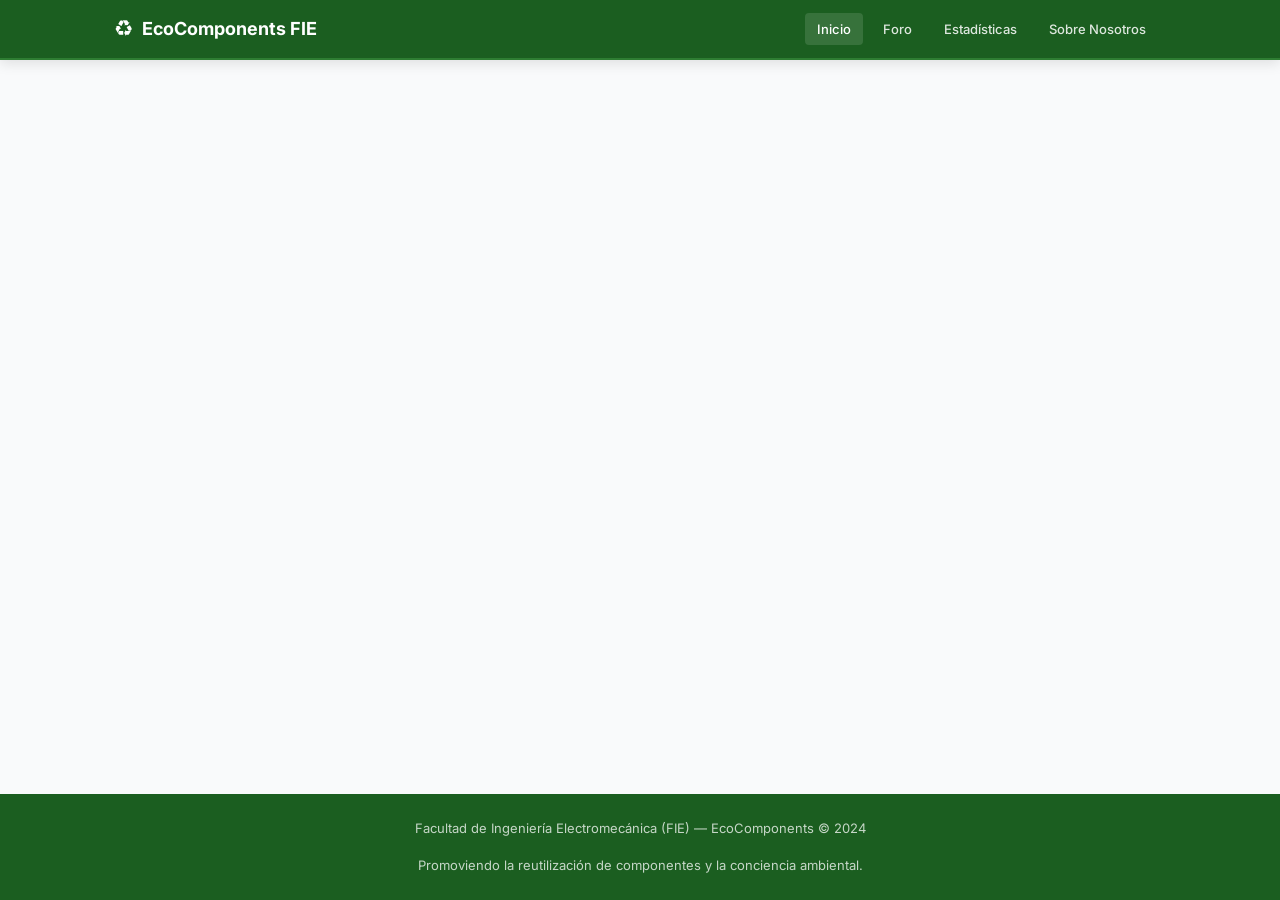
==== index.html @ 5f1edde6 "feat: agregar estructura base y datos simulados ST-1" ====
<!DOCTYPE html>
<html lang="es">
<head>
  <meta charset="UTF-8" />
  <meta name="viewport" content="width=device-width, initial-scale=1.0" />
  <title>EcoComponents FIE — Inicio</title>
  <link rel="stylesheet" href="css/styles.css" />
</head>
<body>

  <!-- Navbar -->
  <nav class="navbar">
    <div class="navbar__inner">
      <a href="index.html" class="navbar__brand">
        <span class="navbar__logo">♻️</span>
        <span>EcoComponents FIE</span>
      </a>
      <ul class="navbar__nav">
        <li><a href="index.html" class="navbar__link navbar__link--active">Inicio</a></li>
        <li><a href="forum.html" class="navbar__link">Foro</a></li>
        <li><a href="stats.html" class="navbar__link">Estadísticas</a></li>
        <li><a href="about.html" class="navbar__link">Sobre Nosotros</a></li>
        <li><a href="login.html" class="navbar__link navbar__logout" id="btn-logout">Cerrar Sesión</a></li>
      </ul>
    </div>
  </nav>

  <!-- Main -->
  <main>
  </main>

  <!-- Footer -->
  <footer class="footer">
    <p>Facultad de Ingeniería Electromecánica (FIE) &mdash; EcoComponents &copy; 2024</p>
    <p>Promoviendo la reutilización de componentes y la conciencia ambiental.</p>
  </footer>

</body>
</html>
---- css/styles.css ----
/* =========================================================
   EcoComponents FIE — Global Styles
   Paleta ecológica/verde — CSS Variables + Reset + Components
   ========================================================= */

/* ---------------------------------------------------------
   1. Google Fonts Import
   --------------------------------------------------------- */
@import url('https://fonts.googleapis.com/css2?family=Inter:wght@400;500;600;700&display=swap');

/* ---------------------------------------------------------
   2. CSS Custom Properties
   --------------------------------------------------------- */
:root {
  /* Color Palette — Ecological Green */
  --color-primary:       #2e7d32;   /* Deep forest green */
  --color-primary-light: #4caf50;   /* Medium green */
  --color-primary-dark:  #1b5e20;   /* Dark green */
  --color-secondary:     #558b2f;   /* Olive green */
  --color-accent:        #f57f17;   /* Amber — intercambio */
  --color-accent-blue:   #1565c0;   /* Blue — préstamo */
  --color-accent-green:  #2e7d32;   /* Green — donación */

  /* Neutral Colors */
  --color-bg:            #f9fafb;
  --color-surface:       #ffffff;
  --color-surface-alt:   #f1f8e9;   /* Light green tint */
  --color-border:        #c8e6c9;
  --color-border-neutral:#e5e7eb;
  --color-text:          #1a2a1a;
  --color-text-muted:    #5a6e5a;
  --color-text-light:    #ffffff;

  /* Badge / Status Colors */
  --badge-donacion-bg:   #e8f5e9;
  --badge-donacion-text: #1b5e20;
  --badge-prestamo-bg:   #e3f2fd;
  --badge-prestamo-text: #0d47a1;
  --badge-intercambio-bg:#fff3e0;
  --badge-intercambio-text:#e65100;

  /* Typography */
  --font-family:         'Inter', system-ui, -apple-system, sans-serif;
  --font-size-base:      15px;
  --font-size-sm:        13px;
  --font-size-lg:        18px;
  --font-size-xl:        22px;
  --font-size-2xl:       28px;
  --font-size-3xl:       36px;
  --line-height:         1.6;

  /* Spacing */
  --space-1:  4px;
  --space-2:  8px;
  --space-3:  12px;
  --space-4:  16px;
  --space-5:  20px;
  --space-6:  24px;
  --space-8:  32px;
  --space-10: 40px;
  --space-12: 48px;
  --space-16: 64px;

  /* Border Radius */
  --radius-sm:  4px;
  --radius-md:  8px;
  --radius-lg:  12px;
  --radius-xl:  20px;
  --radius-full:9999px;

  /* Shadows */
  --shadow-sm:  0 1px 3px rgba(0,0,0,0.08);
  --shadow-md:  0 4px 12px rgba(0,0,0,0.10);
  --shadow-lg:  0 8px 24px rgba(0,0,0,0.12);

  /* Layout */
  --container-max: 1100px;
  --navbar-height: 60px;
}

/* ---------------------------------------------------------
   3. CSS Reset
   --------------------------------------------------------- */
*, *::before, *::after {
  box-sizing: border-box;
  margin: 0;
  padding: 0;
}

html {
  font-size: var(--font-size-base);
  scroll-behavior: smooth;
  -webkit-text-size-adjust: 100%;
}

body {
  font-family: var(--font-family);
  background-color: var(--color-bg);
  color: var(--color-text);
  line-height: var(--line-height);
  min-height: 100vh;
  display: flex;
  flex-direction: column;
}

img, svg {
  display: block;
  max-width: 100%;
}

a {
  color: var(--color-primary);
  text-decoration: none;
}

a:hover {
  text-decoration: underline;
}

ul, ol {
  list-style: none;
}

button, input, select, textarea {
  font-family: inherit;
  font-size: inherit;
  line-height: inherit;
}

/* ---------------------------------------------------------
   4. Typography
   --------------------------------------------------------- */
h1, h2, h3, h4, h5, h6 {
  font-weight: 700;
  line-height: 1.25;
  color: var(--color-primary-dark);
}

h1 { font-size: var(--font-size-3xl); }
h2 { font-size: var(--font-size-2xl); }
h3 { font-size: var(--font-size-xl); }
h4 { font-size: var(--font-size-lg); }

p {
  margin-bottom: var(--space-4);
}

p:last-child {
  margin-bottom: 0;
}

/* ---------------------------------------------------------
   5. Layout — Container & Grid
   --------------------------------------------------------- */
.container {
  width: 100%;
  max-width: var(--container-max);
  margin-inline: auto;
  padding-inline: var(--space-6);
}

.grid {
  display: grid;
  gap: var(--space-6);
}

.grid-2 { grid-template-columns: repeat(2, 1fr); }
.grid-3 { grid-template-columns: repeat(3, 1fr); }
.grid-4 { grid-template-columns: repeat(4, 1fr); }

.grid-auto {
  grid-template-columns: repeat(auto-fill, minmax(280px, 1fr));
}

main {
  flex: 1;
  padding-block: var(--space-10);
}

/* ---------------------------------------------------------
   6. Navbar
   --------------------------------------------------------- */
.navbar {
  position: sticky;
  top: 0;
  z-index: 100;
  height: var(--navbar-height);
  background-color: var(--color-primary-dark);
  border-bottom: 2px solid var(--color-primary);
  box-shadow: var(--shadow-md);
}

.navbar__inner {
  display: flex;
  align-items: center;
  justify-content: space-between;
  height: 100%;
  max-width: var(--container-max);
  margin-inline: auto;
  padding-inline: var(--space-6);
}

.navbar__brand {
  display: flex;
  align-items: center;
  gap: var(--space-2);
  color: var(--color-text-light);
  font-size: var(--font-size-lg);
  font-weight: 700;
  text-decoration: none;
}

.navbar__brand:hover {
  color: var(--color-primary-light);
  text-decoration: none;
}

.navbar__logo {
  font-size: 22px;
}

.navbar__nav {
  display: flex;
  align-items: center;
  gap: var(--space-2);
}

.navbar__link {
  color: rgba(255,255,255,0.85);
  font-size: var(--font-size-sm);
  font-weight: 500;
  padding: var(--space-2) var(--space-3);
  border-radius: var(--radius-sm);
  transition: background-color 0.15s, color 0.15s;
  text-decoration: none;
}

.navbar__link:hover,
.navbar__link--active {
  background-color: rgba(255,255,255,0.12);
  color: #ffffff;
  text-decoration: none;
}

.navbar__logout {
  display: none; /* shown by nav.js when session is active */
}

/* ---------------------------------------------------------
   7. Buttons
   --------------------------------------------------------- */
.btn {
  display: inline-flex;
  align-items: center;
  justify-content: center;
  gap: var(--space-2);
  padding: var(--space-2) var(--space-5);
  font-size: var(--font-size-base);
  font-weight: 600;
  border: 2px solid transparent;
  border-radius: var(--radius-md);
  cursor: pointer;
  transition: background-color 0.15s, border-color 0.15s, color 0.15s, transform 0.1s;
  text-decoration: none;
  white-space: nowrap;
}

.btn:hover {
  text-decoration: none;
  transform: translateY(-1px);
}

.btn:active {
  transform: translateY(0);
}

.btn:disabled {
  opacity: 0.55;
  cursor: not-allowed;
  transform: none;
}

/* Primary */
.btn-primary {
  background-color: var(--color-primary);
  border-color: var(--color-primary);
  color: #ffffff;
}

.btn-primary:hover {
  background-color: var(--color-primary-dark);
  border-color: var(--color-primary-dark);
  color: #ffffff;
}

/* Secondary */
.btn-secondary {
  background-color: transparent;
  border-color: var(--color-primary);
  color: var(--color-primary);
}

.btn-secondary:hover {
  background-color: var(--color-primary);
  color: #ffffff;
}

/* Accent (amber) */
.btn-accent {
  background-color: var(--color-accent);
  border-color: var(--color-accent);
  color: #ffffff;
}

.btn-accent:hover {
  background-color: #e65100;
  border-color: #e65100;
  color: #ffffff;
}

/* Danger */
.btn-danger {
  background-color: #c62828;
  border-color: #c62828;
  color: #ffffff;
}

.btn-danger:hover {
  background-color: #b71c1c;
  border-color: #b71c1c;
}

/* Sizes */
.btn-sm {
  padding: var(--space-1) var(--space-3);
  font-size: var(--font-size-sm);
  border-radius: var(--radius-sm);
}

.btn-lg {
  padding: var(--space-3) var(--space-8);
  font-size: var(--font-size-lg);
  border-radius: var(--radius-lg);
}

/* ---------------------------------------------------------
   8. Cards
   --------------------------------------------------------- */
.card {
  background-color: var(--color-surface);
  border: 1px solid var(--color-border-neutral);
  border-radius: var(--radius-lg);
  overflow: hidden;
  box-shadow: var(--shadow-sm);
  transition: box-shadow 0.2s, transform 0.2s;
}

.card:hover {
  box-shadow: var(--shadow-md);
  transform: translateY(-2px);
}

.card__image {
  width: 100%;
  height: 180px;
  object-fit: cover;
  background-color: var(--color-border-neutral);
}

.card__body {
  padding: var(--space-5);
}

.card__title {
  font-size: var(--font-size-lg);
  font-weight: 600;
  color: var(--color-primary-dark);
  margin-bottom: var(--space-2);
}

.card__description {
  font-size: var(--font-size-sm);
  color: var(--color-text-muted);
  margin-bottom: var(--space-4);
  display: -webkit-box;
  -webkit-line-clamp: 3;
  -webkit-box-orient: vertical;
  overflow: hidden;
}

.card__meta {
  display: flex;
  flex-wrap: wrap;
  gap: var(--space-2);
  margin-bottom: var(--space-4);
}

.card__footer {
  padding: var(--space-3) var(--space-5);
  background-color: var(--color-surface-alt);
  border-top: 1px solid var(--color-border);
  display: flex;
  align-items: center;
  justify-content: space-between;
  gap: var(--space-2);
}

/* ---------------------------------------------------------
   9. Badges
   --------------------------------------------------------- */
.badge {
  display: inline-block;
  padding: 2px var(--space-3);
  font-size: 12px;
  font-weight: 600;
  border-radius: var(--radius-full);
  text-transform: capitalize;
}

.badge-donacion {
  background-color: var(--badge-donacion-bg);
  color: var(--badge-donacion-text);
}

.badge-prestamo {
  background-color: var(--badge-prestamo-bg);
  color: var(--badge-prestamo-text);
}

.badge-intercambio {
  background-color: var(--badge-intercambio-bg);
  color: var(--badge-intercambio-text);
}

.badge-estado {
  background-color: #f3f4f6;
  color: #374151;
}

/* ---------------------------------------------------------
   10. Forms
   --------------------------------------------------------- */
.form-group {
  margin-bottom: var(--space-5);
}

.form-label {
  display: block;
  font-size: var(--font-size-sm);
  font-weight: 600;
  margin-bottom: var(--space-2);
  color: var(--color-text);
}

.form-control {
  width: 100%;
  padding: var(--space-2) var(--space-4);
  font-size: var(--font-size-base);
  border: 1px solid var(--color-border-neutral);
  border-radius: var(--radius-md);
  background-color: var(--color-surface);
  color: var(--color-text);
  transition: border-color 0.15s, box-shadow 0.15s;
}

.form-control:focus {
  outline: none;
  border-color: var(--color-primary-light);
  box-shadow: 0 0 0 3px rgba(76,175,80,0.18);
}

.form-control::placeholder {
  color: #9ca3af;
}

/* ---------------------------------------------------------
   11. Footer
   --------------------------------------------------------- */
.footer {
  background-color: var(--color-primary-dark);
  color: rgba(255,255,255,0.75);
  text-align: center;
  padding: var(--space-6) var(--space-4);
  font-size: var(--font-size-sm);
  margin-top: auto;
}

.footer a {
  color: var(--color-primary-light);
}

/* ---------------------------------------------------------
   12. Utility Classes
   --------------------------------------------------------- */
.text-center { text-align: center; }
.text-muted   { color: var(--color-text-muted); }
.text-primary { color: var(--color-primary); }
.text-sm      { font-size: var(--font-size-sm); }
.text-lg      { font-size: var(--font-size-lg); }

.mt-1 { margin-top: var(--space-1); }
.mt-2 { margin-top: var(--space-2); }
.mt-4 { margin-top: var(--space-4); }
.mt-6 { margin-top: var(--space-6); }
.mt-8 { margin-top: var(--space-8); }
.mb-4 { margin-bottom: var(--space-4); }
.mb-6 { margin-bottom: var(--space-6); }
.mb-8 { margin-bottom: var(--space-8); }

.flex        { display: flex; }
.flex-center { display: flex; align-items: center; justify-content: center; }
.gap-2       { gap: var(--space-2); }
.gap-4       { gap: var(--space-4); }
.gap-6       { gap: var(--space-6); }

.w-full      { width: 100%; }
.hidden      { display: none; }

/* ---------------------------------------------------------
   13. Responsive — Mobile-first breakpoints
   --------------------------------------------------------- */
@media (max-width: 768px) {
  :root {
    --font-size-3xl: 28px;
    --font-size-2xl: 22px;
  }

  .container {
    padding-inline: var(--space-4);
  }

  .grid-2,
  .grid-3,
  .grid-4 {
    grid-template-columns: 1fr;
  }

  .navbar__nav {
    gap: var(--space-1);
  }

  .navbar__link {
    padding: var(--space-1) var(--space-2);
    font-size: 12px;
  }
}

@media (max-width: 480px) {
  .btn-lg {
    padding: var(--space-3) var(--space-5);
    font-size: var(--font-size-base);
  }
}
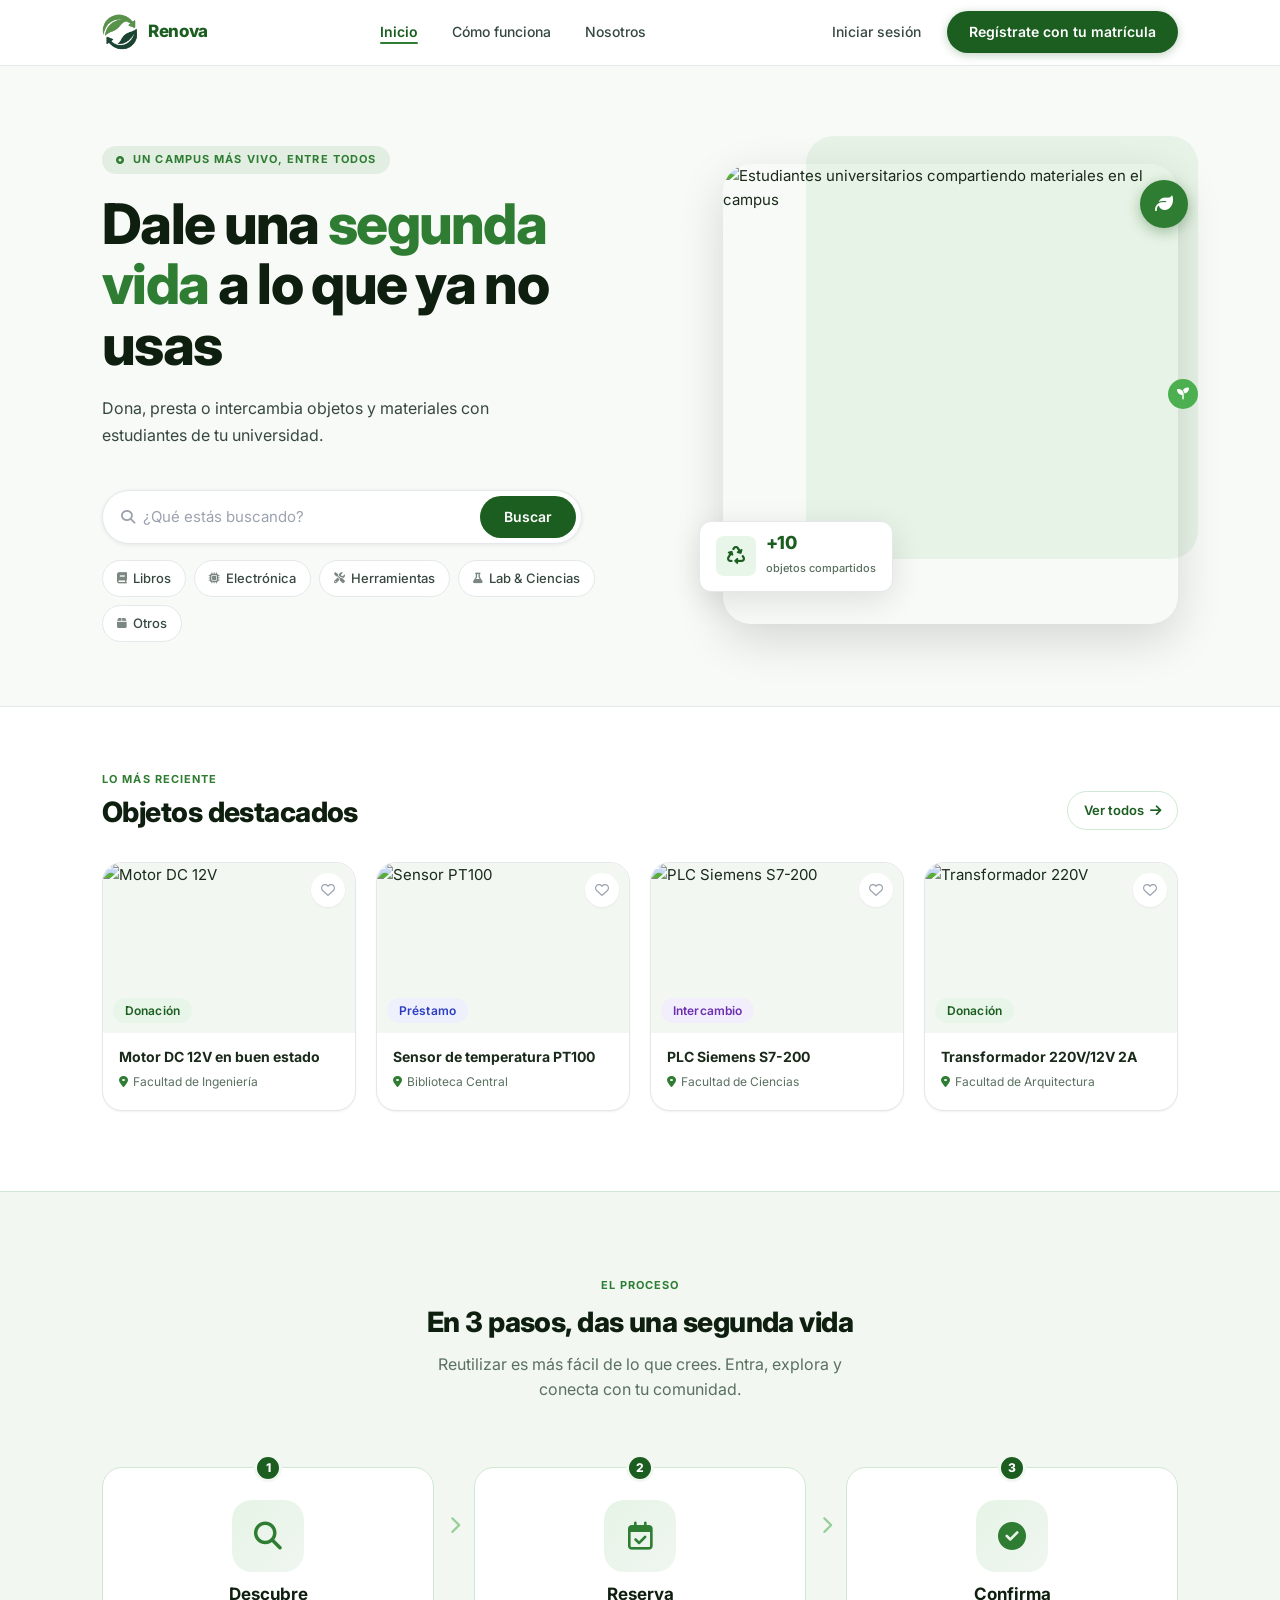
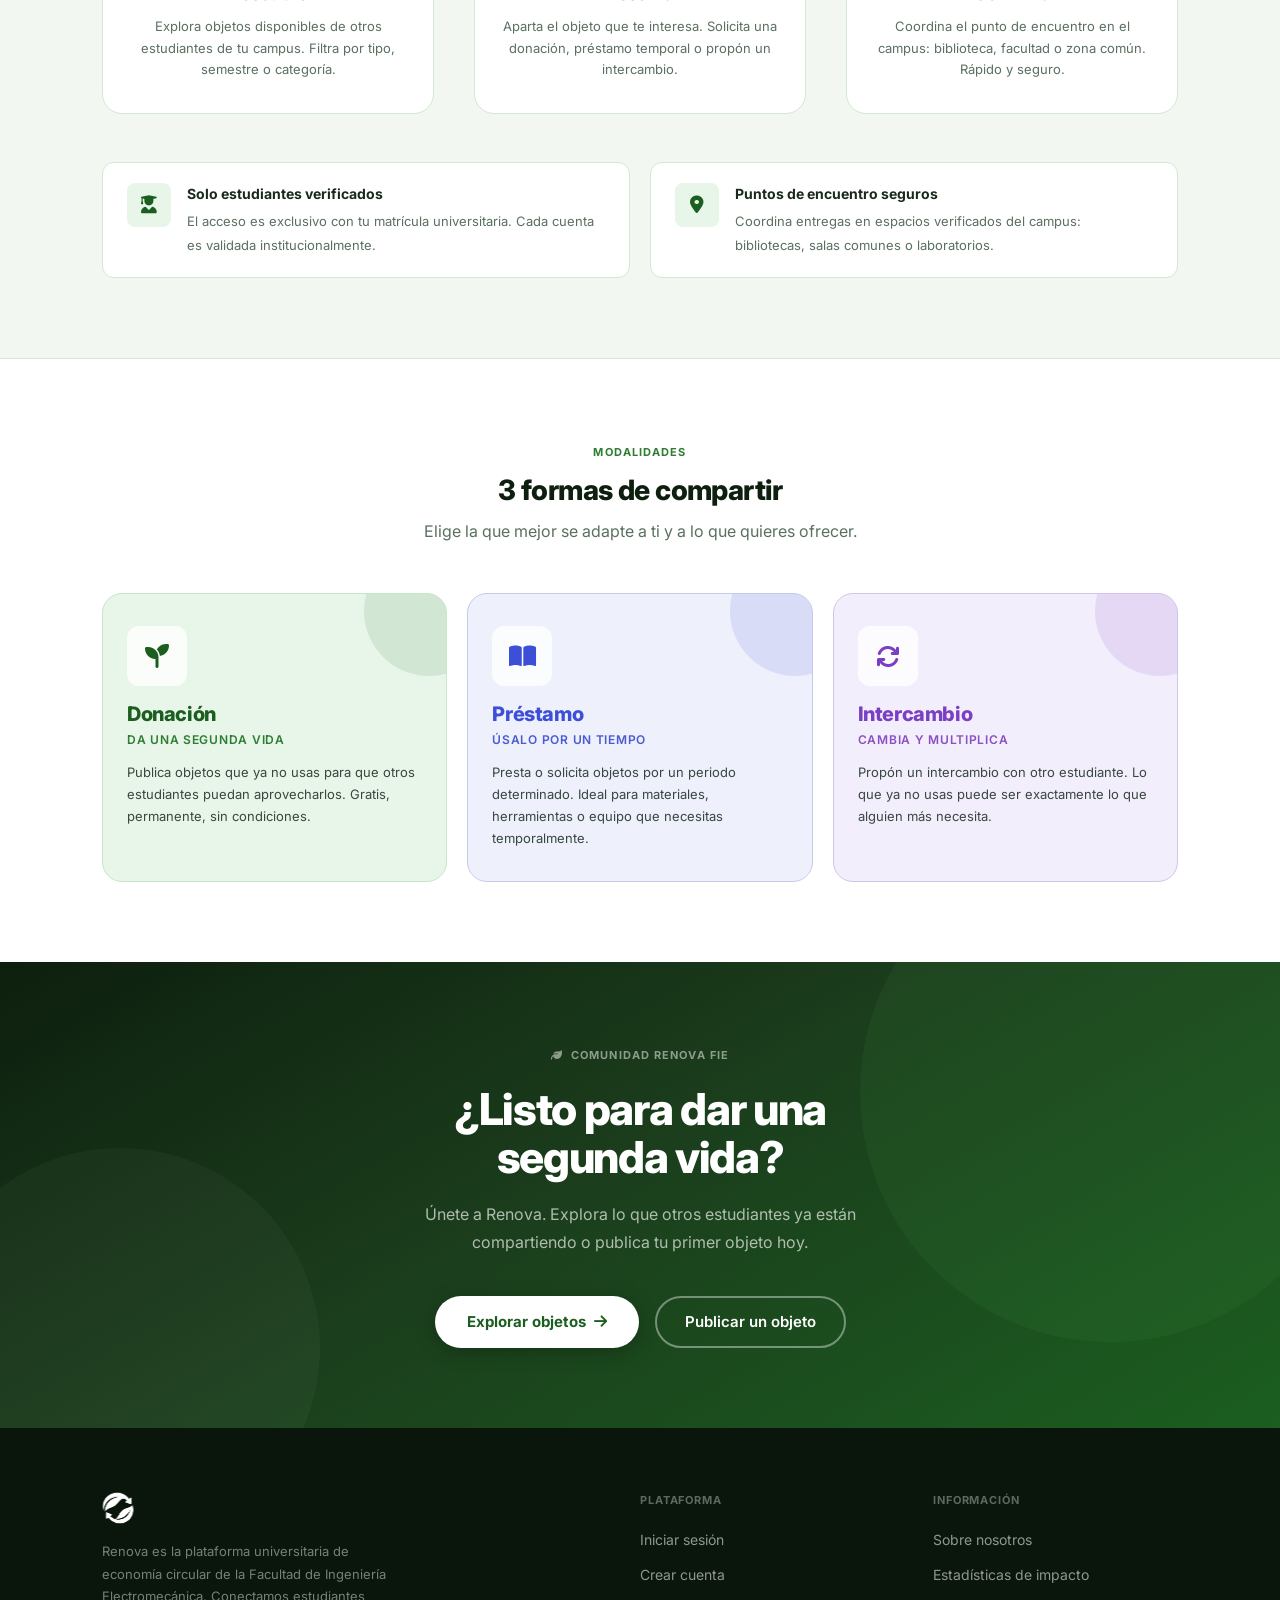
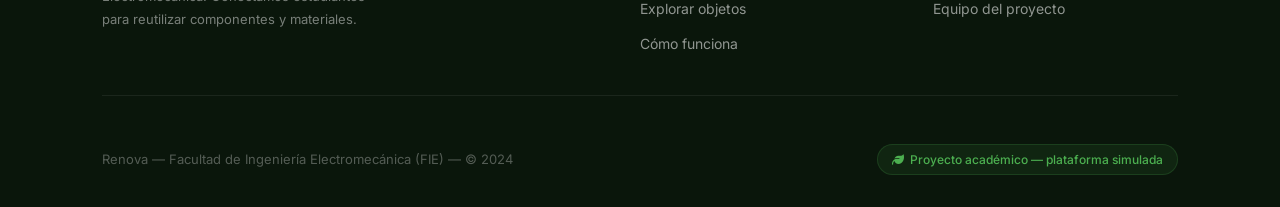
==== commit 40accf6a: "landingpage completa" ====
--- a/index.html
+++ b/index.html
@@ -3,37 +3,466 @@
 <head>
   <meta charset="UTF-8" />
   <meta name="viewport" content="width=device-width, initial-scale=1.0" />
-  <title>EcoComponents FIE — Inicio</title>
+  <title>Renova — Reutiliza, comparte, construye</title>
+  <meta name="description" content="Renova: plataforma universitaria para donar, prestar e intercambiar objetos y materiales entre estudiantes de la FIE." />
   <link rel="stylesheet" href="css/styles.css" />
+  <link rel="stylesheet" href="https://cdnjs.cloudflare.com/ajax/libs/font-awesome/6.5.0/css/all.min.css" crossorigin="anonymous" referrerpolicy="no-referrer" />
 </head>
-<body>
-
-  <!-- Navbar -->
-  <nav class="navbar">
-    <div class="navbar__inner">
-      <a href="index.html" class="navbar__brand">
-        <span class="navbar__logo">♻️</span>
-        <span>EcoComponents FIE</span>
+<body class="landing-body">
+
+  <!-- ======================================================
+       NAVBAR — Landing variant (light)
+  ====================================================== -->
+  <nav class="navbar-landing" id="navbar">
+    <div class="navbar-landing__inner">
+
+      <a href="index.html" class="navbar-landing__brand">
+        <img src="assets/logos/renova-logo.svg" alt="Renova" class="navbar-landing__logo-img" />
+        <span class="navbar-landing__brand-name">Renova</span>
       </a>
-      <ul class="navbar__nav">
-        <li><a href="index.html" class="navbar__link navbar__link--active">Inicio</a></li>
-        <li><a href="forum.html" class="navbar__link">Foro</a></li>
-        <li><a href="stats.html" class="navbar__link">Estadísticas</a></li>
-        <li><a href="about.html" class="navbar__link">Sobre Nosotros</a></li>
-        <li><a href="login.html" class="navbar__link navbar__logout" id="btn-logout">Cerrar Sesión</a></li>
+
+      <ul class="navbar-landing__nav">
+        <li><a href="#inicio" class="navbar-landing__link navbar-landing__link--active">Inicio</a></li>
+        <li><a href="#como-funciona" class="navbar-landing__link">Cómo funciona</a></li>
+        <li><a href="about.html" class="navbar-landing__link">Nosotros</a></li>
       </ul>
+
+      <div class="navbar-landing__actions">
+        <!-- No session state -->
+        <a href="login.html" class="navbar-landing__login" id="nav-login">Iniciar sesión</a>
+        <a href="login.html" class="btn-landing-cta" id="nav-register">Regístrate con tu matrícula</a>
+
+        <!-- Session active (hidden by default) -->
+        <span class="navbar-landing__username hidden" id="nav-username"></span>
+        <a href="forum.html" class="btn-landing-cta hidden" id="nav-forum">Ir al Foro</a>
+        <a href="#" class="navbar-landing__login hidden" id="nav-logout">Cerrar sesión</a>
+      </div>
+
+      <button class="navbar-landing__hamburger" id="nav-hamburger" aria-label="Abrir menú" aria-expanded="false">
+        <i class="fa-solid fa-bars" id="hamburger-icon"></i>
+      </button>
+    </div>
+
+    <!-- Mobile menu — uses max-height transition, not display:none -->
+    <div class="navbar-landing__mobile hidden" id="nav-mobile">
+      <a href="#inicio">Inicio</a>
+      <a href="#como-funciona">Cómo funciona</a>
+      <a href="about.html">Nosotros</a>
+      <a href="login.html" class="mobile-cta" id="nav-mobile-cta">Regístrate con tu matrícula</a>
     </div>
   </nav>
 
-  <!-- Main -->
-  <main>
-  </main>
-
-  <!-- Footer -->
-  <footer class="footer">
-    <p>Facultad de Ingeniería Electromecánica (FIE) &mdash; EcoComponents &copy; 2024</p>
-    <p>Promoviendo la reutilización de componentes y la conciencia ambiental.</p>
+  <!-- ======================================================
+       HERO SECTION
+  ====================================================== -->
+  <section class="hero" id="inicio">
+    <div class="hero__container">
+
+      <div class="hero__content">
+        <p class="hero__eyebrow">
+          <i class="fa-solid fa-circle-dot" style="font-size:8px;"></i>
+          Un campus más vivo, entre todos
+        </p>
+        <h1 class="hero__title">
+          Dale una <span class="hero__title--highlight">segunda vida</span>
+          a lo que ya no usas
+        </h1>
+        <p class="hero__subtitle">
+          Dona, presta o intercambia objetos y materiales con estudiantes de tu universidad.
+        </p>
+
+        <div class="hero__search">
+          <i class="fa-solid fa-magnifying-glass hero__search-icon"></i>
+          <input
+            type="text"
+            class="hero__search-input"
+            placeholder="¿Qué estás buscando?"
+            aria-label="Buscar objetos"
+            id="hero-input"
+          />
+          <a href="login.html" class="btn-hero-search" id="hero-search-btn">Buscar</a>
+        </div>
+
+        <div class="hero__categories">
+          <a href="login.html" class="hero__cat-pill"><i class="fa-solid fa-book"></i> Libros</a>
+          <a href="login.html" class="hero__cat-pill"><i class="fa-solid fa-microchip"></i> Electrónica</a>
+          <a href="login.html" class="hero__cat-pill"><i class="fa-solid fa-screwdriver-wrench"></i> Herramientas</a>
+          <a href="login.html" class="hero__cat-pill"><i class="fa-solid fa-flask"></i> Lab & Ciencias</a>
+          <a href="login.html" class="hero__cat-pill"><i class="fa-solid fa-box"></i> Otros</a>
+        </div>
+      </div>
+
+      <div class="hero__image-wrap">
+        <img
+          src="https://images.unsplash.com/photo-1529156069898-49953e39b3ac?w=800&auto=format&fit=crop&q=80"
+          alt="Estudiantes universitarios compartiendo materiales en el campus"
+          class="hero__image"
+          loading="eager"
+        />
+        <div class="hero__float-badge">
+          <div class="hero__float-badge-icon">
+            <i class="fa-solid fa-recycle"></i>
+          </div>
+          <div class="hero__float-badge-text">
+            <strong>+10</strong>
+            <span>objetos compartidos</span>
+          </div>
+        </div>
+        <div class="hero__leaf hero__leaf--1"><i class="fa-solid fa-leaf"></i></div>
+        <div class="hero__leaf hero__leaf--2"><i class="fa-solid fa-seedling"></i></div>
+      </div>
+
+    </div>
+  </section>
+
+  <!-- ======================================================
+       FEATURED ITEMS SECTION
+  ====================================================== -->
+  <section class="featured" id="explorar">
+    <div class="featured__header container">
+      <div class="featured__header-left">
+        <span class="featured__label">Lo más reciente</span>
+        <h2 class="featured__title">Objetos destacados</h2>
+      </div>
+      <a href="login.html" class="featured__see-all" id="featured-see-all">
+        Ver todos <i class="fa-solid fa-arrow-right"></i>
+      </a>
+    </div>
+
+    <div class="featured__grid container">
+
+      <article class="feat-card">
+        <div class="feat-card__img-wrap">
+          <img src="https://images.unsplash.com/photo-1558618666-fcd25c85cd64?w=400&auto=format&fit=crop&q=70"
+               alt="Motor DC 12V" class="feat-card__img" loading="lazy" />
+          <button class="feat-card__fav" aria-label="Guardar en favoritos"><i class="fa-regular fa-heart"></i></button>
+          <span class="badge badge-donacion feat-card__badge">Donación</span>
+        </div>
+        <div class="feat-card__body">
+          <p class="feat-card__name">Motor DC 12V en buen estado</p>
+          <p class="feat-card__location"><i class="fa-solid fa-location-dot"></i> Facultad de Ingeniería</p>
+        </div>
+      </article>
+
+      <article class="feat-card">
+        <div class="feat-card__img-wrap">
+          <img src="https://images.unsplash.com/photo-1518770660439-4636190af475?w=400&auto=format&fit=crop&q=70"
+               alt="Sensor PT100" class="feat-card__img" loading="lazy" />
+          <button class="feat-card__fav" aria-label="Guardar en favoritos"><i class="fa-regular fa-heart"></i></button>
+          <span class="badge badge-prestamo feat-card__badge">Préstamo</span>
+        </div>
+        <div class="feat-card__body">
+          <p class="feat-card__name">Sensor de temperatura PT100</p>
+          <p class="feat-card__location"><i class="fa-solid fa-location-dot"></i> Biblioteca Central</p>
+        </div>
+      </article>
+
+      <article class="feat-card">
+        <div class="feat-card__img-wrap">
+          <img src="https://images.unsplash.com/photo-1635070041078-e363dbe005cb?w=400&auto=format&fit=crop&q=70"
+               alt="PLC Siemens S7-200" class="feat-card__img" loading="lazy" />
+          <button class="feat-card__fav" aria-label="Guardar en favoritos"><i class="fa-regular fa-heart"></i></button>
+          <span class="badge badge-intercambio feat-card__badge">Intercambio</span>
+        </div>
+        <div class="feat-card__body">
+          <p class="feat-card__name">PLC Siemens S7-200</p>
+          <p class="feat-card__location"><i class="fa-solid fa-location-dot"></i> Facultad de Ciencias</p>
+        </div>
+      </article>
+
+      <article class="feat-card">
+        <div class="feat-card__img-wrap">
+          <img src="https://images.unsplash.com/photo-1581092160562-40aa08e78837?w=400&auto=format&fit=crop&q=70"
+               alt="Transformador 220V" class="feat-card__img" loading="lazy" />
+          <button class="feat-card__fav" aria-label="Guardar en favoritos"><i class="fa-regular fa-heart"></i></button>
+          <span class="badge badge-donacion feat-card__badge">Donación</span>
+        </div>
+        <div class="feat-card__body">
+          <p class="feat-card__name">Transformador 220V/12V 2A</p>
+          <p class="feat-card__location"><i class="fa-solid fa-location-dot"></i> Facultad de Arquitectura</p>
+        </div>
+      </article>
+
+    </div>
+  </section>
+
+  <!-- ======================================================
+       HOW IT WORKS SECTION
+  ====================================================== -->
+  <section class="how-it-works" id="como-funciona">
+    <div class="container">
+
+      <div class="how-it-works__intro">
+        <span class="how-it-works__label">El proceso</span>
+        <h2 class="how-it-works__title">En 3 pasos, das una segunda vida</h2>
+        <p class="how-it-works__subtitle">Reutilizar es más fácil de lo que crees. Entra, explora y conecta con tu comunidad.</p>
+      </div>
+
+      <div class="steps">
+        <div class="step">
+          <div class="step__num">1</div>
+          <div class="step__icon-wrap">
+            <i class="fa-solid fa-magnifying-glass"></i>
+          </div>
+          <h3 class="step__title">Descubre</h3>
+          <p class="step__desc">Explora objetos disponibles de otros estudiantes de tu campus. Filtra por tipo, semestre o categoría.</p>
+        </div>
+
+        <div class="step__arrow" aria-hidden="true">
+          <i class="fa-solid fa-chevron-right"></i>
+        </div>
+
+        <div class="step">
+          <div class="step__num">2</div>
+          <div class="step__icon-wrap">
+            <i class="fa-regular fa-calendar-check"></i>
+          </div>
+          <h3 class="step__title">Reserva</h3>
+          <p class="step__desc">Aparta el objeto que te interesa. Solicita una donación, préstamo temporal o propón un intercambio.</p>
+        </div>
+
+        <div class="step__arrow" aria-hidden="true">
+          <i class="fa-solid fa-chevron-right"></i>
+        </div>
+
+        <div class="step">
+          <div class="step__num">3</div>
+          <div class="step__icon-wrap">
+            <i class="fa-solid fa-circle-check"></i>
+          </div>
+          <h3 class="step__title">Confirma</h3>
+          <p class="step__desc">Coordina el punto de encuentro en el campus: biblioteca, facultad o zona común. Rápido y seguro.</p>
+        </div>
+      </div>
+
+      <!-- Trust signals — consolidated here, no duplicate Security section -->
+      <div class="steps__trust">
+        <div class="steps__trust-item">
+          <div class="steps__trust-icon">
+            <i class="fa-solid fa-user-graduate"></i>
+          </div>
+          <div>
+            <strong>Solo estudiantes verificados</strong>
+            <span>El acceso es exclusivo con tu matrícula universitaria. Cada cuenta es validada institucionalmente.</span>
+          </div>
+        </div>
+        <div class="steps__trust-item">
+          <div class="steps__trust-icon">
+            <i class="fa-solid fa-location-dot"></i>
+          </div>
+          <div>
+            <strong>Puntos de encuentro seguros</strong>
+            <span>Coordina entregas en espacios verificados del campus: bibliotecas, salas comunes o laboratorios.</span>
+          </div>
+        </div>
+      </div>
+
+    </div>
+  </section>
+
+  <!-- ======================================================
+       3 SHARING MODES SECTION
+  ====================================================== -->
+  <section class="sharing-modes">
+    <div class="container">
+
+      <div class="sharing-modes__header">
+        <span class="sharing-modes__label">Modalidades</span>
+        <h2 class="sharing-modes__title">3 formas de compartir</h2>
+        <p class="sharing-modes__subtitle">Elige la que mejor se adapte a ti y a lo que quieres ofrecer.</p>
+      </div>
+
+      <div class="sharing-modes__grid">
+
+        <div class="mode-card mode-card--donacion">
+          <div class="mode-card__icon-wrap">
+            <i class="fa-solid fa-seedling"></i>
+          </div>
+          <div class="mode-card__body">
+            <h3 class="mode-card__title">Donación</h3>
+            <p class="mode-card__tagline">Da una segunda vida</p>
+            <p class="mode-card__desc">Publica objetos que ya no usas para que otros estudiantes puedan aprovecharlos. Gratis, permanente, sin condiciones.</p>
+          </div>
+        </div>
+
+        <div class="mode-card mode-card--prestamo">
+          <div class="mode-card__icon-wrap">
+            <i class="fa-solid fa-book-open"></i>
+          </div>
+          <div class="mode-card__body">
+            <h3 class="mode-card__title">Préstamo</h3>
+            <p class="mode-card__tagline">Úsalo por un tiempo</p>
+            <p class="mode-card__desc">Presta o solicita objetos por un periodo determinado. Ideal para materiales, herramientas o equipo que necesitas temporalmente.</p>
+          </div>
+        </div>
+
+        <div class="mode-card mode-card--intercambio">
+          <div class="mode-card__icon-wrap">
+            <i class="fa-solid fa-arrows-rotate"></i>
+          </div>
+          <div class="mode-card__body">
+            <h3 class="mode-card__title">Intercambio</h3>
+            <p class="mode-card__tagline">Cambia y multiplica</p>
+            <p class="mode-card__desc">Propón un intercambio con otro estudiante. Lo que ya no usas puede ser exactamente lo que alguien más necesita.</p>
+          </div>
+        </div>
+
+      </div>
+    </div>
+  </section>
+
+  <!-- ======================================================
+       CTA SECTION — Dark, bold close
+  ====================================================== -->
+  <section class="cta-section">
+    <div class="cta-section__inner">
+      <p class="cta-section__eyebrow">
+        <i class="fa-solid fa-leaf"></i>
+        Comunidad Renova FIE
+      </p>
+      <h2 class="cta-section__title">¿Listo para dar una segunda vida?</h2>
+      <p class="cta-section__subtitle">
+        Únete a Renova. Explora lo que otros estudiantes ya están compartiendo
+        o publica tu primer objeto hoy.
+      </p>
+      <div class="cta-section__actions">
+        <a href="login.html" class="btn-cta-primary" id="cta-explore">
+          Explorar objetos <i class="fa-solid fa-arrow-right"></i>
+        </a>
+        <a href="login.html" class="btn-cta-outline" id="cta-publish">
+          Publicar un objeto
+        </a>
+      </div>
+    </div>
+  </section>
+
+  <!-- ======================================================
+       FOOTER — Enriched
+  ====================================================== -->
+  <footer class="footer-landing">
+    <div class="container">
+      <div class="footer-landing__grid">
+
+        <div>
+          <a href="index.html" class="footer-landing__brand">
+            <img src="assets/logos/renova-logo.svg" alt="Renova" class="footer-landing__logo-img" />
+          </a>
+          <p class="footer-landing__desc">
+            Renova es la plataforma universitaria de economía circular de la Facultad de Ingeniería Electromecánica.
+            Conectamos estudiantes para reutilizar componentes y materiales.
+          </p>
+        </div>
+
+        <div>
+          <p class="footer-landing__col-title">Plataforma</p>
+          <nav class="footer-landing__links">
+            <a href="login.html">Iniciar sesión</a>
+            <a href="login.html">Crear cuenta</a>
+            <a href="#explorar">Explorar objetos</a>
+            <a href="#como-funciona">Cómo funciona</a>
+          </nav>
+        </div>
+
+        <div>
+          <p class="footer-landing__col-title">Información</p>
+          <nav class="footer-landing__links">
+            <a href="about.html">Sobre nosotros</a>
+            <a href="stats.html">Estadísticas de impacto</a>
+            <a href="about.html">Equipo del proyecto</a>
+          </nav>
+        </div>
+
+      </div>
+
+      <div class="footer-landing__bottom">
+        <span>Renova &mdash; Facultad de Ingeniería Electromecánica (FIE) &mdash; &copy; 2024</span>
+        <span class="footer-landing__badge">
+          <i class="fa-solid fa-leaf"></i>
+          Proyecto académico — plataforma simulada
+        </span>
+      </div>
+    </div>
   </footer>
+
+  <!-- ======================================================
+       INLINE SCRIPT — Session awareness + scroll shadow + mobile menu
+  ====================================================== -->
+  <script>
+    (function () {
+      /* ---- Session check ---- */
+      var session = sessionStorage.getItem('eco_user');
+      if (session) {
+        try {
+          var user = JSON.parse(session);
+          document.getElementById('nav-login').classList.add('hidden');
+          document.getElementById('nav-register').classList.add('hidden');
+          document.getElementById('nav-username').textContent = user.nombre;
+          document.getElementById('nav-username').classList.remove('hidden');
+          document.getElementById('nav-forum').classList.remove('hidden');
+          document.getElementById('nav-logout').classList.remove('hidden');
+          // Redirect CTAs to forum
+          ['cta-explore','cta-publish','hero-search-btn','featured-see-all'].forEach(function(id) {
+            var el = document.getElementById(id);
+            if (el) el.href = 'forum.html';
+          });
+          document.getElementById('nav-mobile-cta').textContent = 'Ir al Foro';
+          document.getElementById('nav-mobile-cta').href = 'forum.html';
+          // Logout
+          document.getElementById('nav-logout').addEventListener('click', function(e) {
+            e.preventDefault();
+            sessionStorage.clear();
+            window.location.href = 'index.html';
+          });
+        } catch(e) { /* corrupted session — ignore */ }
+      }
+
+      /* ---- Scroll shadow on navbar ---- */
+      var navbar = document.getElementById('navbar');
+      window.addEventListener('scroll', function() {
+        navbar.classList.toggle('is-scrolled', window.scrollY > 10);
+      }, { passive: true });
+
+      /* ---- Mobile menu (max-height animation) ---- */
+      var hamburger = document.getElementById('nav-hamburger');
+      var icon      = document.getElementById('hamburger-icon');
+      var mobileMenu= document.getElementById('nav-mobile');
+      var isOpen    = false;
+
+      hamburger.addEventListener('click', function() {
+        isOpen = !isOpen;
+        mobileMenu.classList.toggle('is-open', isOpen);
+        hamburger.setAttribute('aria-expanded', isOpen.toString());
+        icon.className = isOpen ? 'fa-solid fa-xmark' : 'fa-solid fa-bars';
+      });
+
+      /* ---- Smooth anchor scrolling — close mobile menu on link click ---- */
+      mobileMenu.querySelectorAll('a').forEach(function(link) {
+        link.addEventListener('click', function() {
+          if (isOpen) {
+            isOpen = false;
+            mobileMenu.classList.remove('is-open');
+            hamburger.setAttribute('aria-expanded', 'false');
+            icon.className = 'fa-solid fa-bars';
+          }
+        });
+      });
+
+      /* ---- Active nav link on scroll ---- */
+      var sections = document.querySelectorAll('section[id]');
+      var navLinks  = document.querySelectorAll('.navbar-landing__link');
+      function onScroll() {
+        var scrollPos = window.scrollY + 80;
+        sections.forEach(function(s) {
+          if (scrollPos >= s.offsetTop && scrollPos < s.offsetTop + s.offsetHeight) {
+            navLinks.forEach(function(l) { l.classList.remove('navbar-landing__link--active'); });
+            var match = document.querySelector('.navbar-landing__link[href="#' + s.id + '"]');
+            if (match) match.classList.add('navbar-landing__link--active');
+          }
+        });
+      }
+      window.addEventListener('scroll', onScroll, { passive: true });
+    })();
+  </script>
 
 </body>
 </html>
--- a/css/styles.css
+++ b/css/styles.css
@@ -4,78 +4,97 @@
    ========================================================= */
 
 /* ---------------------------------------------------------
-   1. Google Fonts Import
-   --------------------------------------------------------- */
-@import url('https://fonts.googleapis.com/css2?family=Inter:wght@400;500;600;700&display=swap');
+   1. Google Fonts Import — Inter with weight 800 added
+   --------------------------------------------------------- */
+@import url('https://fonts.googleapis.com/css2?family=Inter:wght@400;500;600;700;800&display=swap');
 
 /* ---------------------------------------------------------
    2. CSS Custom Properties
    --------------------------------------------------------- */
 :root {
   /* Color Palette — Ecological Green */
-  --color-primary:       #2e7d32;   /* Deep forest green */
-  --color-primary-light: #4caf50;   /* Medium green */
-  --color-primary-dark:  #1b5e20;   /* Dark green */
-  --color-secondary:     #558b2f;   /* Olive green */
-  --color-accent:        #f57f17;   /* Amber — intercambio */
-  --color-accent-blue:   #1565c0;   /* Blue — préstamo */
-  --color-accent-green:  #2e7d32;   /* Green — donación */
+  --color-primary:        #2e7d32;
+  --color-primary-light:  #4caf50;
+  --color-primary-dark:   #1b5e20;
+  --color-secondary:      #558b2f;
+  --color-accent:         #f57f17;
+  --color-accent-blue:    #1565c0;
+  --color-accent-green:   #2e7d32;
+
+  /* Mode colors — tokenized */
+  --color-indigo:         #3d4fd6;
+  --color-indigo-bg:      #eef0fb;
+  --color-purple:         #7b3fc4;
+  --color-purple-bg:      #f3eefb;
+  --color-green-bg:       #e8f5e9;
 
   /* Neutral Colors */
-  --color-bg:            #f9fafb;
-  --color-surface:       #ffffff;
-  --color-surface-alt:   #f1f8e9;   /* Light green tint */
-  --color-border:        #c8e6c9;
-  --color-border-neutral:#e5e7eb;
-  --color-text:          #1a2a1a;
-  --color-text-muted:    #5a6e5a;
-  --color-text-light:    #ffffff;
+  --color-bg:             #f8faf7;
+  --color-surface:        #ffffff;
+  --color-surface-alt:    #f2f7f2;
+  --color-border:         #d1e8d2;
+  --color-border-neutral: #e5e7eb;
+  --color-text:           #1a2a1a;
+  --color-text-secondary: #374840;
+  --color-text-muted:     #5a7060;
+  --color-text-light:     #ffffff;
 
   /* Badge / Status Colors */
-  --badge-donacion-bg:   #e8f5e9;
-  --badge-donacion-text: #1b5e20;
-  --badge-prestamo-bg:   #e3f2fd;
-  --badge-prestamo-text: #0d47a1;
-  --badge-intercambio-bg:#fff3e0;
-  --badge-intercambio-text:#e65100;
+  --badge-donacion-bg:    #e8f5e9;
+  --badge-donacion-text:  #1b5e20;
+  --badge-prestamo-bg:    #eef0fb;
+  --badge-prestamo-text:  #2d3dc2;
+  --badge-intercambio-bg: #f3eefb;
+  --badge-intercambio-text:#6b2faf;
 
   /* Typography */
-  --font-family:         'Inter', system-ui, -apple-system, sans-serif;
-  --font-size-base:      15px;
-  --font-size-sm:        13px;
-  --font-size-lg:        18px;
-  --font-size-xl:        22px;
-  --font-size-2xl:       28px;
-  --font-size-3xl:       36px;
-  --line-height:         1.6;
-
-  /* Spacing */
-  --space-1:  4px;
-  --space-2:  8px;
-  --space-3:  12px;
-  --space-4:  16px;
-  --space-5:  20px;
-  --space-6:  24px;
-  --space-8:  32px;
-  --space-10: 40px;
-  --space-12: 48px;
-  --space-16: 64px;
+  --font-family:          'Inter', system-ui, -apple-system, sans-serif;
+  --font-size-xs:         11px;
+  --font-size-sm:         13px;
+  --font-size-base:       15px;
+  --font-size-md:         16px;
+  --font-size-lg:         18px;
+  --font-size-xl:         22px;
+  --font-size-2xl:        28px;
+  --font-size-3xl:        38px;
+  --line-height:          1.6;
+
+  /* Spacing — 4px base */
+  --space-1:   4px;
+  --space-2:   8px;
+  --space-3:   12px;
+  --space-4:   16px;
+  --space-5:   20px;
+  --space-6:   24px;
+  --space-8:   32px;
+  --space-10:  40px;
+  --space-12:  48px;
+  --space-16:  64px;
+  --space-20:  80px;
+  --space-24:  96px;
 
   /* Border Radius */
-  --radius-sm:  4px;
-  --radius-md:  8px;
-  --radius-lg:  12px;
-  --radius-xl:  20px;
-  --radius-full:9999px;
+  --radius-sm:   4px;
+  --radius-md:   8px;
+  --radius-lg:   12px;
+  --radius-xl:   20px;
+  --radius-2xl:  28px;
+  --radius-full: 9999px;
 
   /* Shadows */
-  --shadow-sm:  0 1px 3px rgba(0,0,0,0.08);
-  --shadow-md:  0 4px 12px rgba(0,0,0,0.10);
-  --shadow-lg:  0 8px 24px rgba(0,0,0,0.12);
+  --shadow-xs:  0 1px 2px rgba(0,0,0,0.06);
+  --shadow-sm:  0 1px 4px rgba(0,0,0,0.08);
+  --shadow-md:  0 4px 16px rgba(0,0,0,0.09);
+  --shadow-lg:  0 8px 32px rgba(0,0,0,0.11);
+  --shadow-xl:  0 16px 48px rgba(0,0,0,0.14);
 
   /* Layout */
-  --container-max: 1100px;
-  --navbar-height: 60px;
+  --container-max: 1140px;
+  --navbar-height: 64px;
+
+  /* Transitions */
+  --ease-out:    cubic-bezier(0.16, 1, 0.3, 1);
+  --ease-spring: cubic-bezier(0.34, 1.56, 0.64, 1);
 }
 
 /* ---------------------------------------------------------
@@ -101,25 +120,19 @@
   min-height: 100vh;
   display: flex;
   flex-direction: column;
-}
-
-img, svg {
-  display: block;
-  max-width: 100%;
-}
+  -webkit-font-smoothing: antialiased;
+}
+
+img, svg { display: block; max-width: 100%; }
 
 a {
   color: var(--color-primary);
   text-decoration: none;
-}
-
-a:hover {
-  text-decoration: underline;
-}
-
-ul, ol {
-  list-style: none;
-}
+  transition: color 0.15s;
+}
+a:hover { text-decoration: none; }
+
+ul, ol { list-style: none; }
 
 button, input, select, textarea {
   font-family: inherit;
@@ -127,27 +140,29 @@
   line-height: inherit;
 }
 
+/* Focus ring — WCAG 2.4.7 */
+:focus-visible {
+  outline: 2px solid var(--color-primary-light);
+  outline-offset: 2px;
+  border-radius: var(--radius-sm);
+}
+
 /* ---------------------------------------------------------
    4. Typography
    --------------------------------------------------------- */
 h1, h2, h3, h4, h5, h6 {
   font-weight: 700;
-  line-height: 1.25;
+  line-height: 1.2;
   color: var(--color-primary-dark);
 }
 
 h1 { font-size: var(--font-size-3xl); }
 h2 { font-size: var(--font-size-2xl); }
-h3 { font-size: var(--font-size-xl); }
-h4 { font-size: var(--font-size-lg); }
-
-p {
-  margin-bottom: var(--space-4);
-}
-
-p:last-child {
-  margin-bottom: 0;
-}
+h3 { font-size: var(--font-size-xl);  }
+h4 { font-size: var(--font-size-lg);  }
+
+p { margin-bottom: var(--space-4); }
+p:last-child { margin-bottom: 0; }
 
 /* ---------------------------------------------------------
    5. Layout — Container & Grid
@@ -156,29 +171,19 @@
   width: 100%;
   max-width: var(--container-max);
   margin-inline: auto;
-  padding-inline: var(--space-6);
-}
-
-.grid {
-  display: grid;
-  gap: var(--space-6);
-}
-
+  padding-inline: var(--space-8);
+}
+
+.grid   { display: grid; gap: var(--space-6); }
 .grid-2 { grid-template-columns: repeat(2, 1fr); }
 .grid-3 { grid-template-columns: repeat(3, 1fr); }
 .grid-4 { grid-template-columns: repeat(4, 1fr); }
-
-.grid-auto {
-  grid-template-columns: repeat(auto-fill, minmax(280px, 1fr));
-}
-
-main {
-  flex: 1;
-  padding-block: var(--space-10);
-}
-
-/* ---------------------------------------------------------
-   6. Navbar
+.grid-auto { grid-template-columns: repeat(auto-fill, minmax(280px, 1fr)); }
+
+main { flex: 1; padding-block: var(--space-10); }
+
+/* ---------------------------------------------------------
+   6. Navbar — Dark (for internal pages)
    --------------------------------------------------------- */
 .navbar {
   position: sticky;
@@ -189,7 +194,6 @@
   border-bottom: 2px solid var(--color-primary);
   box-shadow: var(--shadow-md);
 }
-
 .navbar__inner {
   display: flex;
   align-items: center;
@@ -197,9 +201,8 @@
   height: 100%;
   max-width: var(--container-max);
   margin-inline: auto;
-  padding-inline: var(--space-6);
-}
-
+  padding-inline: var(--space-8);
+}
 .navbar__brand {
   display: flex;
   align-items: center;
@@ -209,22 +212,9 @@
   font-weight: 700;
   text-decoration: none;
 }
-
-.navbar__brand:hover {
-  color: var(--color-primary-light);
-  text-decoration: none;
-}
-
-.navbar__logo {
-  font-size: 22px;
-}
-
-.navbar__nav {
-  display: flex;
-  align-items: center;
-  gap: var(--space-2);
-}
-
+.navbar__brand:hover { color: var(--color-primary-light); }
+.navbar__logo { font-size: 22px; }
+.navbar__nav  { display: flex; align-items: center; gap: var(--space-2); }
 .navbar__link {
   color: rgba(255,255,255,0.85);
   font-size: var(--font-size-sm);
@@ -232,19 +222,10 @@
   padding: var(--space-2) var(--space-3);
   border-radius: var(--radius-sm);
   transition: background-color 0.15s, color 0.15s;
-  text-decoration: none;
-}
-
+}
 .navbar__link:hover,
-.navbar__link--active {
-  background-color: rgba(255,255,255,0.12);
-  color: #ffffff;
-  text-decoration: none;
-}
-
-.navbar__logout {
-  display: none; /* shown by nav.js when session is active */
-}
+.navbar__link--active { background-color: rgba(255,255,255,0.12); color: #ffffff; }
+.navbar__logout { display: none; }
 
 /* ---------------------------------------------------------
    7. Buttons
@@ -260,88 +241,36 @@
   border: 2px solid transparent;
   border-radius: var(--radius-md);
   cursor: pointer;
-  transition: background-color 0.15s, border-color 0.15s, color 0.15s, transform 0.1s;
+  transition: background-color 0.15s, border-color 0.15s, color 0.15s, transform 0.15s var(--ease-spring);
   text-decoration: none;
   white-space: nowrap;
 }
-
-.btn:hover {
-  text-decoration: none;
-  transform: translateY(-1px);
-}
-
-.btn:active {
-  transform: translateY(0);
-}
-
-.btn:disabled {
-  opacity: 0.55;
-  cursor: not-allowed;
-  transform: none;
-}
-
-/* Primary */
+.btn:hover       { transform: translateY(-1px); text-decoration: none; }
+.btn:active      { transform: translateY(0); }
+.btn:disabled    { opacity: 0.55; cursor: not-allowed; transform: none; }
+
 .btn-primary {
   background-color: var(--color-primary);
   border-color: var(--color-primary);
   color: #ffffff;
 }
-
-.btn-primary:hover {
-  background-color: var(--color-primary-dark);
-  border-color: var(--color-primary-dark);
-  color: #ffffff;
-}
-
-/* Secondary */
+.btn-primary:hover { background-color: var(--color-primary-dark); border-color: var(--color-primary-dark); color: #ffffff; }
+
 .btn-secondary {
   background-color: transparent;
   border-color: var(--color-primary);
   color: var(--color-primary);
 }
-
-.btn-secondary:hover {
-  background-color: var(--color-primary);
-  color: #ffffff;
-}
-
-/* Accent (amber) */
-.btn-accent {
-  background-color: var(--color-accent);
-  border-color: var(--color-accent);
-  color: #ffffff;
-}
-
-.btn-accent:hover {
-  background-color: #e65100;
-  border-color: #e65100;
-  color: #ffffff;
-}
-
-/* Danger */
-.btn-danger {
-  background-color: #c62828;
-  border-color: #c62828;
-  color: #ffffff;
-}
-
-.btn-danger:hover {
-  background-color: #b71c1c;
-  border-color: #b71c1c;
-}
-
-/* Sizes */
-.btn-sm {
-  padding: var(--space-1) var(--space-3);
-  font-size: var(--font-size-sm);
-  border-radius: var(--radius-sm);
-}
-
-.btn-lg {
-  padding: var(--space-3) var(--space-8);
-  font-size: var(--font-size-lg);
-  border-radius: var(--radius-lg);
-}
+.btn-secondary:hover { background-color: var(--color-primary); color: #ffffff; }
+
+.btn-accent { background-color: var(--color-accent); border-color: var(--color-accent); color: #ffffff; }
+.btn-accent:hover { background-color: #e65100; border-color: #e65100; color: #ffffff; }
+
+.btn-danger { background-color: #c62828; border-color: #c62828; color: #ffffff; }
+.btn-danger:hover { background-color: #b71c1c; border-color: #b71c1c; }
+
+.btn-sm  { padding: var(--space-1) var(--space-3); font-size: var(--font-size-sm); border-radius: var(--radius-sm); }
+.btn-lg  { padding: var(--space-3) var(--space-8); font-size: var(--font-size-lg); border-radius: var(--radius-lg); }
 
 /* ---------------------------------------------------------
    8. Cards
@@ -352,32 +281,12 @@
   border-radius: var(--radius-lg);
   overflow: hidden;
   box-shadow: var(--shadow-sm);
-  transition: box-shadow 0.2s, transform 0.2s;
-}
-
-.card:hover {
-  box-shadow: var(--shadow-md);
-  transform: translateY(-2px);
-}
-
-.card__image {
-  width: 100%;
-  height: 180px;
-  object-fit: cover;
-  background-color: var(--color-border-neutral);
-}
-
-.card__body {
-  padding: var(--space-5);
-}
-
-.card__title {
-  font-size: var(--font-size-lg);
-  font-weight: 600;
-  color: var(--color-primary-dark);
-  margin-bottom: var(--space-2);
-}
-
+  transition: box-shadow 0.2s, transform 0.2s var(--ease-out);
+}
+.card:hover { box-shadow: var(--shadow-md); transform: translateY(-2px); }
+.card__image { width: 100%; height: 180px; object-fit: cover; background-color: var(--color-border-neutral); }
+.card__body  { padding: var(--space-5); }
+.card__title { font-size: var(--font-size-lg); font-weight: 600; color: var(--color-primary-dark); margin-bottom: var(--space-2); }
 .card__description {
   font-size: var(--font-size-sm);
   color: var(--color-text-muted);
@@ -387,14 +296,7 @@
   -webkit-box-orient: vertical;
   overflow: hidden;
 }
-
-.card__meta {
-  display: flex;
-  flex-wrap: wrap;
-  gap: var(--space-2);
-  margin-bottom: var(--space-4);
-}
-
+.card__meta   { display: flex; flex-wrap: wrap; gap: var(--space-2); margin-bottom: var(--space-4); }
 .card__footer {
   padding: var(--space-3) var(--space-5);
   background-color: var(--color-surface-alt);
@@ -409,41 +311,24 @@
    9. Badges
    --------------------------------------------------------- */
 .badge {
-  display: inline-block;
-  padding: 2px var(--space-3);
+  display: inline-flex;
+  align-items: center;
+  gap: 4px;
+  padding: 3px var(--space-3);
   font-size: 12px;
   font-weight: 600;
   border-radius: var(--radius-full);
-  text-transform: capitalize;
-}
-
-.badge-donacion {
-  background-color: var(--badge-donacion-bg);
-  color: var(--badge-donacion-text);
-}
-
-.badge-prestamo {
-  background-color: var(--badge-prestamo-bg);
-  color: var(--badge-prestamo-text);
-}
-
-.badge-intercambio {
-  background-color: var(--badge-intercambio-bg);
-  color: var(--badge-intercambio-text);
-}
-
-.badge-estado {
-  background-color: #f3f4f6;
-  color: #374151;
-}
+  letter-spacing: 0.01em;
+}
+.badge-donacion    { background-color: var(--badge-donacion-bg);    color: var(--badge-donacion-text); }
+.badge-prestamo    { background-color: var(--badge-prestamo-bg);    color: var(--badge-prestamo-text); }
+.badge-intercambio { background-color: var(--badge-intercambio-bg); color: var(--badge-intercambio-text); }
+.badge-estado      { background-color: #f3f4f6; color: #374151; }
 
 /* ---------------------------------------------------------
    10. Forms
    --------------------------------------------------------- */
-.form-group {
-  margin-bottom: var(--space-5);
-}
-
+.form-group { margin-bottom: var(--space-5); }
 .form-label {
   display: block;
   font-size: var(--font-size-sm);
@@ -451,7 +336,6 @@
   margin-bottom: var(--space-2);
   color: var(--color-text);
 }
-
 .form-control {
   width: 100%;
   padding: var(--space-2) var(--space-4);
@@ -462,19 +346,15 @@
   color: var(--color-text);
   transition: border-color 0.15s, box-shadow 0.15s;
 }
-
 .form-control:focus {
   outline: none;
   border-color: var(--color-primary-light);
   box-shadow: 0 0 0 3px rgba(76,175,80,0.18);
 }
-
-.form-control::placeholder {
-  color: #9ca3af;
-}
-
-/* ---------------------------------------------------------
-   11. Footer
+.form-control::placeholder { color: #9ca3af; }
+
+/* ---------------------------------------------------------
+   11. Footer (dark — internal pages)
    --------------------------------------------------------- */
 .footer {
   background-color: var(--color-primary-dark);
@@ -484,70 +364,1159 @@
   font-size: var(--font-size-sm);
   margin-top: auto;
 }
-
-.footer a {
-  color: var(--color-primary-light);
-}
+.footer a { color: var(--color-primary-light); }
 
 /* ---------------------------------------------------------
    12. Utility Classes
    --------------------------------------------------------- */
-.text-center { text-align: center; }
-.text-muted   { color: var(--color-text-muted); }
-.text-primary { color: var(--color-primary); }
-.text-sm      { font-size: var(--font-size-sm); }
-.text-lg      { font-size: var(--font-size-lg); }
-
-.mt-1 { margin-top: var(--space-1); }
-.mt-2 { margin-top: var(--space-2); }
-.mt-4 { margin-top: var(--space-4); }
-.mt-6 { margin-top: var(--space-6); }
-.mt-8 { margin-top: var(--space-8); }
-.mb-4 { margin-bottom: var(--space-4); }
-.mb-6 { margin-bottom: var(--space-6); }
-.mb-8 { margin-bottom: var(--space-8); }
-
+.text-center   { text-align: center; }
+.text-muted    { color: var(--color-text-muted); }
+.text-primary  { color: var(--color-primary); }
+.text-sm       { font-size: var(--font-size-sm); }
+.text-lg       { font-size: var(--font-size-lg); }
+.mt-1  { margin-top: var(--space-1); }
+.mt-2  { margin-top: var(--space-2); }
+.mt-4  { margin-top: var(--space-4); }
+.mt-6  { margin-top: var(--space-6); }
+.mt-8  { margin-top: var(--space-8); }
+.mb-4  { margin-bottom: var(--space-4); }
+.mb-6  { margin-bottom: var(--space-6); }
+.mb-8  { margin-bottom: var(--space-8); }
 .flex        { display: flex; }
 .flex-center { display: flex; align-items: center; justify-content: center; }
 .gap-2       { gap: var(--space-2); }
 .gap-4       { gap: var(--space-4); }
 .gap-6       { gap: var(--space-6); }
-
 .w-full      { width: 100%; }
-.hidden      { display: none; }
-
-/* ---------------------------------------------------------
-   13. Responsive — Mobile-first breakpoints
+.hidden      { display: none !important; }
+
+/* ---------------------------------------------------------
+   13. Responsive — base breakpoints
    --------------------------------------------------------- */
 @media (max-width: 768px) {
   :root {
-    --font-size-3xl: 28px;
+    --font-size-3xl: 30px;
     --font-size-2xl: 22px;
   }
-
-  .container {
-    padding-inline: var(--space-4);
+  .container { padding-inline: var(--space-5); }
+  .grid-2, .grid-3, .grid-4 { grid-template-columns: 1fr; }
+  .navbar__nav   { gap: var(--space-1); }
+  .navbar__link  { padding: var(--space-1) var(--space-2); font-size: 12px; }
+}
+@media (max-width: 480px) {
+  .btn-lg { padding: var(--space-3) var(--space-5); font-size: var(--font-size-base); }
+}
+
+
+/* =========================================================
+   LANDING PAGE — Dedicated Styles
+   ========================================================= */
+
+/* ---------------------------------------------------------
+   Landing body
+   --------------------------------------------------------- */
+.landing-body {
+  background-color: var(--color-bg);
+}
+
+/* ---------------------------------------------------------
+   NAVBAR LANDING — Light, sticky, scroll-shadow
+   --------------------------------------------------------- */
+.navbar-landing {
+  position: sticky;
+  top: 0;
+  z-index: 200;
+  background-color: rgba(255,255,255,0.96);
+  backdrop-filter: blur(10px);
+  -webkit-backdrop-filter: blur(10px);
+  border-bottom: 1px solid var(--color-border-neutral);
+  transition: box-shadow 0.25s var(--ease-out);
+}
+.navbar-landing.is-scrolled {
+  box-shadow: 0 2px 20px rgba(0,0,0,0.08);
+}
+.navbar-landing__inner {
+  display: flex;
+  align-items: center;
+  justify-content: space-between;
+  height: var(--navbar-height);
+  max-width: var(--container-max);
+  margin-inline: auto;
+  padding-inline: var(--space-8);
+  gap: var(--space-6);
+}
+
+/* Brand */
+.navbar-landing__brand {
+  display: flex;
+  align-items: center;
+  gap: 10px;
+  font-size: 16px;
+  font-weight: 700;
+  color: var(--color-primary-dark);
+  text-decoration: none;
+  flex-shrink: 0;
+  letter-spacing: -0.01em;
+}
+.navbar-landing__brand:hover { opacity: 0.85; text-decoration: none; }
+.navbar-landing__brand-name {
+  font-size: 17px;
+  font-weight: 800;
+  color: var(--color-primary-dark);
+  letter-spacing: -0.02em;
+}
+.navbar-landing__logo-img {
+  height: 36px;
+  width: auto;
+  display: block;
+  object-fit: contain;
+}
+/* Keep .navbar-landing__icon for fallback in case other pages use it */
+.navbar-landing__icon {
+  display: flex;
+  align-items: center;
+  justify-content: center;
+  width: 34px;
+  height: 34px;
+  background: linear-gradient(135deg, var(--color-primary-light) 0%, var(--color-primary-dark) 100%);
+  color: #fff;
+  border-radius: 10px;
+  font-size: 15px;
+  box-shadow: 0 2px 8px rgba(46,125,50,0.3);
+}
+
+/* Nav links */
+.navbar-landing__nav {
+  display: flex;
+  align-items: center;
+  gap: 2px;
+  flex: 1;
+  justify-content: center;
+}
+.navbar-landing__link {
+  position: relative;
+  color: var(--color-text-secondary);
+  font-size: 14px;
+  font-weight: 500;
+  padding: 8px 16px;
+  border-radius: var(--radius-md);
+  text-decoration: none;
+  transition: color 0.15s, background-color 0.15s;
+}
+.navbar-landing__link::after {
+  content: '';
+  position: absolute;
+  bottom: 4px;
+  left: 16px;
+  right: 16px;
+  height: 2px;
+  background-color: var(--color-primary);
+  border-radius: var(--radius-full);
+  transform: scaleX(0);
+  transition: transform 0.2s var(--ease-out);
+}
+.navbar-landing__link:hover { color: var(--color-primary-dark); background-color: #f0f7f0; }
+.navbar-landing__link--active { color: var(--color-primary-dark); font-weight: 600; }
+.navbar-landing__link--active::after { transform: scaleX(1); }
+
+/* Actions */
+.navbar-landing__actions {
+  display: flex;
+  align-items: center;
+  gap: var(--space-3);
+  flex-shrink: 0;
+}
+.navbar-landing__login {
+  font-size: 14px;
+  font-weight: 500;
+  color: var(--color-text-secondary);
+  text-decoration: none;
+  padding: 8px 14px;
+  border-radius: var(--radius-md);
+  transition: color 0.15s, background-color 0.15s;
+}
+.navbar-landing__login:hover { color: var(--color-primary-dark); background-color: #f0f7f0; text-decoration: none; }
+.navbar-landing__username {
+  font-size: 14px;
+  font-weight: 600;
+  color: var(--color-primary-dark);
+  padding: 8px 12px;
+}
+.btn-landing-cta {
+  background-color: var(--color-primary-dark);
+  color: #ffffff !important;
+  border: none;
+  border-radius: var(--radius-full);
+  padding: 10px 22px;
+  font-size: 14px;
+  font-weight: 600;
+  text-decoration: none !important;
+  transition: background-color 0.15s, transform 0.15s var(--ease-spring), box-shadow 0.15s;
+  white-space: nowrap;
+  box-shadow: 0 2px 10px rgba(27,94,32,0.28);
+}
+.btn-landing-cta:hover {
+  background-color: var(--color-primary);
+  transform: translateY(-1px);
+  box-shadow: 0 4px 16px rgba(27,94,32,0.36);
+  text-decoration: none !important;
+}
+
+/* Hamburger */
+.navbar-landing__hamburger {
+  display: none;
+  background: none;
+  border: none;
+  font-size: 22px;
+  color: var(--color-primary-dark);
+  cursor: pointer;
+  padding: 6px 8px;
+  border-radius: var(--radius-md);
+  transition: background-color 0.15s;
+}
+.navbar-landing__hamburger:hover { background-color: #f0f7f0; }
+
+/* Mobile menu — animated with max-height */
+.navbar-landing__mobile {
+  display: flex;
+  flex-direction: column;
+  gap: 2px;
+  overflow: hidden;
+  max-height: 0;
+  transition: max-height 0.3s var(--ease-out), padding 0.2s;
+  background-color: #ffffff;
+  border-top: 1px solid transparent;
+  padding: 0 var(--space-5);
+}
+/* Override .hidden for mobile menu — uses max-height animation instead of display:none */
+.navbar-landing__mobile.hidden {
+  display: flex !important;
+}
+.navbar-landing__mobile.is-open {
+  max-height: 340px;
+  padding: var(--space-4) var(--space-5) var(--space-5);
+  border-top-color: var(--color-border-neutral);
+}
+.navbar-landing__mobile a {
+  display: block;
+  font-size: 15px;
+  font-weight: 500;
+  color: var(--color-text-secondary);
+  text-decoration: none;
+  padding: var(--space-3) var(--space-2);
+  border-radius: var(--radius-md);
+  transition: background-color 0.15s, color 0.15s;
+}
+.navbar-landing__mobile a:hover { background-color: #f0f7f0; color: var(--color-primary-dark); }
+.navbar-landing__mobile .mobile-cta {
+  display: block;
+  margin-top: var(--space-3);
+  padding: var(--space-3);
+  background-color: var(--color-primary-dark);
+  color: #ffffff !important;
+  text-align: center;
+  border-radius: var(--radius-full);
+  font-weight: 600;
+  font-size: 14px;
+}
+.navbar-landing__mobile .mobile-cta:hover { background-color: var(--color-primary); }
+
+/* ---------------------------------------------------------
+   HERO SECTION
+   --------------------------------------------------------- */
+.hero {
+  background-color: var(--color-bg);
+  padding-block: var(--space-20) var(--space-16);
+  overflow: hidden;
+}
+.hero__container {
+  max-width: var(--container-max);
+  margin-inline: auto;
+  padding-inline: var(--space-8);
+  display: grid;
+  grid-template-columns: 55fr 45fr;
+  gap: var(--space-16);
+  align-items: center;
+}
+
+/* Eyebrow */
+.hero__eyebrow {
+  display: inline-flex;
+  align-items: center;
+  gap: var(--space-2);
+  font-size: 11px;
+  font-weight: 700;
+  letter-spacing: 0.1em;
+  color: var(--color-primary);
+  text-transform: uppercase;
+  background-color: rgba(46,125,50,0.1);
+  border-radius: var(--radius-full);
+  padding: 5px 14px;
+  margin-bottom: var(--space-5);
+}
+
+/* Headline */
+.hero__title {
+  font-size: clamp(36px, 4.5vw, 56px);
+  font-weight: 800;
+  line-height: 1.08;
+  color: #0f1f0f;
+  margin-bottom: var(--space-5);
+  letter-spacing: -0.03em;
+}
+.hero__title--highlight {
+  color: var(--color-primary);
+}
+
+/* Subtitle */
+.hero__subtitle {
+  font-size: var(--font-size-md);
+  color: var(--color-text-secondary);
+  line-height: 1.7;
+  margin-bottom: var(--space-10);
+  max-width: 440px;
+}
+
+/* Search bar */
+.hero__search {
+  display: flex;
+  align-items: center;
+  background-color: var(--color-surface);
+  border: 1.5px solid var(--color-border-neutral);
+  border-radius: var(--radius-full);
+  padding: 5px 5px 5px 18px;
+  gap: var(--space-2);
+  box-shadow: var(--shadow-sm);
+  margin-bottom: var(--space-4);
+  max-width: 480px;
+  transition: border-color 0.2s, box-shadow 0.2s;
+}
+.hero__search:focus-within {
+  border-color: var(--color-primary-light);
+  box-shadow: 0 0 0 3px rgba(76,175,80,0.14), var(--shadow-sm);
+}
+.hero__search-icon { color: #9ca3af; font-size: 14px; flex-shrink: 0; }
+.hero__search-input {
+  flex: 1;
+  border: none;
+  background: transparent;
+  font-size: 15px;
+  color: var(--color-text);
+  outline: none;
+  min-width: 0;
+  padding-block: 6px;
+}
+.hero__search-input::placeholder { color: #9ca3af; }
+
+.btn-hero-search {
+  background-color: var(--color-primary-dark);
+  color: #ffffff !important;
+  border: none;
+  border-radius: var(--radius-full);
+  padding: 10px 24px;
+  font-size: 14px;
+  font-weight: 600;
+  text-decoration: none !important;
+  flex-shrink: 0;
+  transition: background-color 0.15s, transform 0.15s var(--ease-spring);
+  white-space: nowrap;
+}
+.btn-hero-search:hover {
+  background-color: var(--color-primary);
+  transform: scale(1.02);
+  text-decoration: none !important;
+}
+
+/* Category pills */
+.hero__categories { display: flex; flex-wrap: wrap; gap: var(--space-2); margin-top: var(--space-2); }
+.hero__cat-pill {
+  display: inline-flex;
+  align-items: center;
+  gap: 6px;
+  background-color: var(--color-surface);
+  border: 1px solid var(--color-border-neutral);
+  border-radius: var(--radius-full);
+  padding: 7px 14px;
+  font-size: 13px;
+  font-weight: 500;
+  color: var(--color-text-secondary);
+  text-decoration: none;
+  transition: border-color 0.15s, color 0.15s, background-color 0.15s, transform 0.15s var(--ease-spring);
+}
+.hero__cat-pill i { font-size: 11px; opacity: 0.65; }
+.hero__cat-pill:hover {
+  border-color: var(--color-primary);
+  color: var(--color-primary-dark);
+  background-color: var(--color-green-bg);
+  transform: translateY(-1px);
+  text-decoration: none;
+}
+
+/* Hero image */
+.hero__image-wrap {
+  position: relative;
+  display: flex;
+  align-items: center;
+  justify-content: flex-end;
+  overflow: visible;
+}
+.hero__image-wrap::before {
+  content: '';
+  position: absolute;
+  top: -28px;
+  right: -20px;
+  width: 86%;
+  height: 92%;
+  background-color: rgba(76,175,80,0.1);
+  border-radius: var(--radius-2xl);
+  z-index: 0;
+}
+.hero__image {
+  position: relative;
+  z-index: 1;
+  width: 100%;
+  max-width: 520px;
+  height: 460px;
+  object-fit: cover;
+  border-radius: var(--radius-2xl);
+  box-shadow: var(--shadow-xl);
+}
+
+/* Floating social proof badge */
+.hero__float-badge {
+  position: absolute;
+  z-index: 2;
+  bottom: 32px;
+  left: -24px;
+  background-color: var(--color-surface);
+  border-radius: var(--radius-lg);
+  padding: 12px 16px;
+  box-shadow: var(--shadow-lg);
+  display: flex;
+  align-items: center;
+  gap: 10px;
+  min-width: 180px;
+  border: 1px solid var(--color-border-neutral);
+}
+.hero__float-badge-icon {
+  width: 40px;
+  height: 40px;
+  background: var(--color-green-bg);
+  border-radius: var(--radius-md);
+  display: flex;
+  align-items: center;
+  justify-content: center;
+  color: var(--color-primary-dark);
+  font-size: 18px;
+  flex-shrink: 0;
+}
+.hero__float-badge-text strong {
+  display: block;
+  font-size: 18px;
+  font-weight: 800;
+  color: var(--color-primary-dark);
+  line-height: 1;
+  margin-bottom: 3px;
+  letter-spacing: -0.02em;
+}
+.hero__float-badge-text span {
+  font-size: 11px;
+  color: var(--color-text-muted);
+  font-weight: 500;
+}
+
+/* Leaf accent circles */
+.hero__leaf {
+  position: absolute;
+  z-index: 2;
+  border-radius: 50%;
+  display: flex;
+  align-items: center;
+  justify-content: center;
+}
+.hero__leaf--1 {
+  top: 16px;
+  right: -10px;
+  width: 48px;
+  height: 48px;
+  background-color: var(--color-primary);
+  color: #ffffff;
+  font-size: 18px;
+  box-shadow: 0 4px 14px rgba(27,94,32,0.35);
+}
+.hero__leaf--2 {
+  top: 50%;
+  right: -20px;
+  width: 30px;
+  height: 30px;
+  background-color: var(--color-primary-light);
+  color: #ffffff;
+  font-size: 12px;
+  transform: translateY(-50%);
+}
+
+/* ---------------------------------------------------------
+   FEATURED ITEMS SECTION
+   --------------------------------------------------------- */
+.featured {
+  background-color: var(--color-surface);
+  padding-block: var(--space-16) var(--space-20);
+  border-top: 1px solid var(--color-border-neutral);
+}
+.featured__header {
+  display: flex;
+  align-items: flex-end;
+  justify-content: space-between;
+  margin-bottom: var(--space-8);
+  gap: var(--space-4);
+}
+.featured__header-left {}
+.featured__label {
+  display: block;
+  font-size: var(--font-size-xs);
+  font-weight: 700;
+  letter-spacing: 0.1em;
+  text-transform: uppercase;
+  color: var(--color-primary);
+  margin-bottom: var(--space-2);
+}
+.featured__title {
+  font-size: var(--font-size-2xl);
+  font-weight: 800;
+  color: #0f1f0f;
+  margin: 0;
+  letter-spacing: -0.02em;
+}
+.featured__see-all {
+  font-size: 13px;
+  font-weight: 600;
+  color: var(--color-primary-dark);
+  text-decoration: none;
+  display: inline-flex;
+  align-items: center;
+  gap: 6px;
+  padding: 8px 16px;
+  border: 1.5px solid var(--color-border);
+  border-radius: var(--radius-full);
+  transition: background-color 0.15s, border-color 0.15s, gap 0.15s;
+  flex-shrink: 0;
+  white-space: nowrap;
+}
+.featured__see-all:hover {
+  background-color: var(--color-green-bg);
+  border-color: var(--color-primary-light);
+  gap: 10px;
+  text-decoration: none;
+}
+.featured__grid {
+  display: grid;
+  grid-template-columns: repeat(4, 1fr);
+  gap: var(--space-5);
+}
+
+/* Feat card */
+.feat-card {
+  background-color: var(--color-surface);
+  border: 1px solid var(--color-border-neutral);
+  border-radius: var(--radius-xl);
+  overflow: hidden;
+  box-shadow: var(--shadow-xs);
+  transition: box-shadow 0.25s var(--ease-out), transform 0.25s var(--ease-out);
+  cursor: pointer;
+}
+.feat-card:hover { box-shadow: var(--shadow-md); transform: translateY(-4px); }
+.feat-card__img-wrap {
+  position: relative;
+  width: 100%;
+  height: 170px;
+  overflow: hidden;
+  background-color: var(--color-surface-alt);
+}
+.feat-card__img {
+  width: 100%;
+  height: 100%;
+  object-fit: cover;
+  display: block;
+  transition: transform 0.4s var(--ease-out);
+}
+.feat-card:hover .feat-card__img { transform: scale(1.05); }
+.feat-card__fav {
+  position: absolute;
+  top: 10px;
+  right: 10px;
+  background-color: rgba(255,255,255,0.95);
+  border: none;
+  border-radius: 50%;
+  width: 34px;
+  height: 34px;
+  display: flex;
+  align-items: center;
+  justify-content: center;
+  cursor: pointer;
+  font-size: 14px;
+  color: #9ca3af;
+  transition: color 0.15s, transform 0.15s var(--ease-spring);
+  box-shadow: var(--shadow-xs);
+}
+.feat-card__fav:hover { color: #e53e3e; transform: scale(1.15); }
+.feat-card__badge { position: absolute; bottom: 10px; left: 10px; }
+.feat-card__body { padding: 14px 16px 18px; }
+.feat-card__name {
+  font-size: 14px;
+  font-weight: 700;
+  color: #1a2a1a;
+  margin-bottom: 6px;
+  line-height: 1.4;
+}
+.feat-card__location {
+  font-size: 12px;
+  color: var(--color-text-muted);
+  display: flex;
+  align-items: center;
+  gap: 5px;
+  margin: 0;
+}
+.feat-card__location i { color: var(--color-primary); }
+
+/* ---------------------------------------------------------
+   HOW IT WORKS SECTION
+   --------------------------------------------------------- */
+.how-it-works {
+  background-color: var(--color-surface-alt);
+  padding-block: var(--space-20);
+  border-top: 1px solid var(--color-border);
+  border-bottom: 1px solid var(--color-border);
+}
+.how-it-works__intro {
+  text-align: center;
+  margin-bottom: var(--space-16);
+}
+.how-it-works__label {
+  display: inline-block;
+  font-size: var(--font-size-xs);
+  font-weight: 700;
+  letter-spacing: 0.1em;
+  text-transform: uppercase;
+  color: var(--color-primary);
+  margin-bottom: var(--space-3);
+}
+.how-it-works__title {
+  font-size: var(--font-size-2xl);
+  font-weight: 800;
+  color: #0f1f0f;
+  margin-bottom: var(--space-3);
+  letter-spacing: -0.02em;
+}
+.how-it-works__subtitle {
+  font-size: var(--font-size-md);
+  color: var(--color-text-muted);
+  margin: 0;
+  max-width: 460px;
+  margin-inline: auto;
+}
+
+/* Steps row — grid with arrow slots */
+.steps {
+  display: grid;
+  grid-template-columns: 1fr 40px 1fr 40px 1fr;
+  align-items: start;
+  margin-bottom: var(--space-12);
+}
+.step {
+  background-color: var(--color-surface);
+  border: 1px solid var(--color-border);
+  border-radius: var(--radius-xl);
+  padding: var(--space-8) var(--space-6);
+  display: flex;
+  flex-direction: column;
+  align-items: center;
+  text-align: center;
+  gap: var(--space-3);
+  transition: box-shadow 0.2s, transform 0.2s var(--ease-out);
+  position: relative;
+}
+.step:hover { box-shadow: var(--shadow-md); transform: translateY(-3px); }
+.step__icon-wrap {
+  width: 72px;
+  height: 72px;
+  background: linear-gradient(135deg, rgba(76,175,80,0.14) 0%, rgba(46,125,50,0.07) 100%);
+  border-radius: var(--radius-xl);
+  display: flex;
+  align-items: center;
+  justify-content: center;
+  font-size: 28px;
+  color: var(--color-primary);
+}
+.step__num {
+  position: absolute;
+  top: -14px;
+  left: 50%;
+  transform: translateX(-50%);
+  width: 28px;
+  height: 28px;
+  background-color: var(--color-primary-dark);
+  color: #ffffff;
+  border-radius: 50%;
+  font-size: 12px;
+  font-weight: 800;
+  display: flex;
+  align-items: center;
+  justify-content: center;
+  border: 3px solid var(--color-surface-alt);
+  letter-spacing: 0;
+}
+.step__title {
+  font-size: 17px;
+  font-weight: 700;
+  color: #0f1f0f;
+  margin: 0;
+}
+.step__desc {
+  font-size: 13px;
+  color: var(--color-text-muted);
+  line-height: 1.65;
+  margin: 0;
+}
+
+/* Arrow connector between steps */
+.step__arrow {
+  display: flex;
+  align-items: center;
+  justify-content: center;
+  padding-top: 50px;
+  color: var(--color-primary-light);
+  font-size: 18px;
+  opacity: 0.55;
+}
+
+/* Trust bar */
+.steps__trust {
+  display: grid;
+  grid-template-columns: 1fr 1fr;
+  gap: var(--space-5);
+}
+.steps__trust-item {
+  display: flex;
+  align-items: flex-start;
+  gap: var(--space-4);
+  background-color: var(--color-surface);
+  border: 1px solid var(--color-border);
+  border-radius: var(--radius-lg);
+  padding: var(--space-5) var(--space-6);
+}
+.steps__trust-icon {
+  width: 44px;
+  height: 44px;
+  background-color: var(--color-green-bg);
+  border-radius: var(--radius-md);
+  display: flex;
+  align-items: center;
+  justify-content: center;
+  font-size: 18px;
+  color: var(--color-primary-dark);
+  flex-shrink: 0;
+}
+.steps__trust-item strong {
+  display: block;
+  font-size: 14px;
+  font-weight: 700;
+  color: #1a2a1a;
+  margin-bottom: 4px;
+}
+.steps__trust-item span {
+  font-size: 13px;
+  color: var(--color-text-muted);
+  line-height: 1.5;
+}
+
+/* ---------------------------------------------------------
+   3 SHARING MODES
+   --------------------------------------------------------- */
+.sharing-modes {
+  background-color: var(--color-surface);
+  padding-block: var(--space-20);
+}
+.sharing-modes__header {
+  text-align: center;
+  margin-bottom: var(--space-12);
+}
+.sharing-modes__label {
+  display: inline-block;
+  font-size: var(--font-size-xs);
+  font-weight: 700;
+  letter-spacing: 0.1em;
+  text-transform: uppercase;
+  color: var(--color-primary);
+  margin-bottom: var(--space-3);
+}
+.sharing-modes__title {
+  font-size: var(--font-size-2xl);
+  font-weight: 800;
+  color: #0f1f0f;
+  margin-bottom: var(--space-3);
+  letter-spacing: -0.02em;
+}
+.sharing-modes__subtitle {
+  font-size: var(--font-size-md);
+  color: var(--color-text-muted);
+  margin: 0;
+  max-width: 440px;
+  margin-inline: auto;
+}
+.sharing-modes__grid {
+  display: grid;
+  grid-template-columns: repeat(3, 1fr);
+  gap: var(--space-5);
+}
+
+.mode-card {
+  border-radius: var(--radius-xl);
+  padding: var(--space-8) var(--space-6);
+  display: flex;
+  flex-direction: column;
+  gap: var(--space-4);
+  border: 1px solid transparent;
+  transition: transform 0.25s var(--ease-out), box-shadow 0.25s var(--ease-out);
+  position: relative;
+  overflow: hidden;
+}
+.mode-card::after {
+  content: '';
+  position: absolute;
+  top: -48px;
+  right: -48px;
+  width: 130px;
+  height: 130px;
+  border-radius: 50%;
+  opacity: 0.12;
+  pointer-events: none;
+}
+.mode-card:hover { transform: translateY(-4px); box-shadow: var(--shadow-md); }
+
+.mode-card--donacion { background-color: var(--color-green-bg); border-color: #c8e6c9; }
+.mode-card--donacion::after { background-color: var(--color-primary); }
+
+.mode-card--prestamo { background-color: var(--color-indigo-bg); border-color: #c5cae9; }
+.mode-card--prestamo::after { background-color: var(--color-indigo); }
+
+.mode-card--intercambio { background-color: var(--color-purple-bg); border-color: #d1c4e9; }
+.mode-card--intercambio::after { background-color: var(--color-purple); }
+
+.mode-card__icon-wrap {
+  width: 60px;
+  height: 60px;
+  border-radius: var(--radius-lg);
+  display: flex;
+  align-items: center;
+  justify-content: center;
+  font-size: 24px;
+  background-color: rgba(255,255,255,0.8);
+}
+.mode-card--donacion .mode-card__icon-wrap { color: var(--color-primary-dark); }
+.mode-card--prestamo .mode-card__icon-wrap { color: var(--color-indigo); }
+.mode-card--intercambio .mode-card__icon-wrap { color: var(--color-purple); }
+
+.mode-card__title {
+  font-size: 20px;
+  font-weight: 800;
+  margin-bottom: 4px;
+  letter-spacing: -0.02em;
+}
+.mode-card--donacion .mode-card__title { color: var(--color-primary-dark); }
+.mode-card--prestamo .mode-card__title { color: var(--color-indigo); }
+.mode-card--intercambio .mode-card__title { color: var(--color-purple); }
+
+.mode-card__tagline {
+  font-size: 12px;
+  font-weight: 600;
+  text-transform: uppercase;
+  letter-spacing: 0.06em;
+  margin-bottom: var(--space-3);
+}
+.mode-card--donacion .mode-card__tagline { color: var(--color-primary); }
+.mode-card--prestamo .mode-card__tagline { color: #4b5bd1; }
+.mode-card--intercambio .mode-card__tagline { color: #8b4fc4; }
+
+.mode-card__desc {
+  font-size: 13px;
+  color: var(--color-text-secondary);
+  line-height: 1.7;
+  margin: 0;
+}
+
+/* ---------------------------------------------------------
+   CTA SECTION — Dark closing
+   --------------------------------------------------------- */
+.cta-section {
+  background: linear-gradient(150deg, #0d1f0e 0%, #1b3d1c 45%, #1b5e20 100%);
+  padding-block: var(--space-20);
+  position: relative;
+  overflow: hidden;
+}
+.cta-section::before {
+  content: '';
+  position: absolute;
+  top: -120px;
+  right: -80px;
+  width: 500px;
+  height: 500px;
+  border-radius: 50%;
+  background-color: rgba(76,175,80,0.08);
+  pointer-events: none;
+}
+.cta-section::after {
+  content: '';
+  position: absolute;
+  bottom: -120px;
+  left: -80px;
+  width: 400px;
+  height: 400px;
+  border-radius: 50%;
+  background-color: rgba(255,255,255,0.03);
+  pointer-events: none;
+}
+.cta-section__inner {
+  position: relative;
+  z-index: 1;
+  text-align: center;
+  max-width: 580px;
+  margin-inline: auto;
+  padding-inline: var(--space-8);
+}
+.cta-section__eyebrow {
+  display: inline-flex;
+  align-items: center;
+  gap: var(--space-2);
+  font-size: 11px;
+  font-weight: 700;
+  letter-spacing: 0.1em;
+  text-transform: uppercase;
+  color: rgba(255,255,255,0.5);
+  margin-bottom: var(--space-5);
+}
+.cta-section__title {
+  font-size: clamp(28px, 4vw, 44px);
+  font-weight: 800;
+  color: #ffffff;
+  line-height: 1.1;
+  margin-bottom: var(--space-5);
+  letter-spacing: -0.03em;
+}
+.cta-section__subtitle {
+  font-size: var(--font-size-md);
+  color: rgba(255,255,255,0.65);
+  line-height: 1.7;
+  margin-bottom: var(--space-10);
+}
+.cta-section__actions {
+  display: flex;
+  align-items: center;
+  justify-content: center;
+  gap: var(--space-4);
+  flex-wrap: wrap;
+}
+.btn-cta-primary {
+  display: inline-flex;
+  align-items: center;
+  gap: var(--space-2);
+  background-color: #ffffff;
+  color: var(--color-primary-dark) !important;
+  border: none;
+  border-radius: var(--radius-full);
+  padding: 14px 32px;
+  font-size: 15px;
+  font-weight: 700;
+  text-decoration: none !important;
+  transition: transform 0.15s var(--ease-spring), box-shadow 0.15s;
+  box-shadow: 0 4px 20px rgba(0,0,0,0.25);
+}
+.btn-cta-primary:hover {
+  transform: translateY(-2px);
+  box-shadow: 0 8px 28px rgba(0,0,0,0.32);
+  text-decoration: none !important;
+}
+.btn-cta-outline {
+  display: inline-flex;
+  align-items: center;
+  gap: var(--space-2);
+  background-color: transparent;
+  color: #ffffff !important;
+  border: 2px solid rgba(255,255,255,0.4);
+  border-radius: var(--radius-full);
+  padding: 12px 28px;
+  font-size: 15px;
+  font-weight: 600;
+  text-decoration: none !important;
+  transition: background-color 0.15s, border-color 0.15s, transform 0.15s var(--ease-spring);
+}
+.btn-cta-outline:hover {
+  background-color: rgba(255,255,255,0.1);
+  border-color: rgba(255,255,255,0.7);
+  transform: translateY(-1px);
+  text-decoration: none !important;
+}
+
+/* ---------------------------------------------------------
+   FOOTER — Enriched
+   --------------------------------------------------------- */
+.footer-landing {
+  background-color: #0a160b;
+  color: rgba(255,255,255,0.55);
+  padding-block: var(--space-16) var(--space-8);
+}
+.footer-landing__grid {
+  display: grid;
+  grid-template-columns: 2fr 1fr 1fr;
+  gap: var(--space-12);
+  margin-bottom: var(--space-12);
+  padding-bottom: var(--space-10);
+  border-bottom: 1px solid rgba(255,255,255,0.07);
+}
+.footer-landing__brand {
+  display: flex;
+  align-items: center;
+  gap: 10px;
+  color: #ffffff;
+  font-size: 17px;
+  font-weight: 700;
+  margin-bottom: var(--space-4);
+  text-decoration: none;
+}
+.footer-landing__brand:hover { opacity: 0.8; text-decoration: none; }
+.footer-landing__logo-img {
+  height: 32px;
+  width: auto;
+  display: block;
+  object-fit: contain;
+  /* SVG is dark — invert to white for dark footer background */
+  filter: brightness(0) invert(1);
+}
+.footer-landing__brand-icon {
+  width: 36px;
+  height: 36px;
+  background: linear-gradient(135deg, var(--color-primary-light), var(--color-primary-dark));
+  border-radius: 10px;
+  display: flex;
+  align-items: center;
+  justify-content: center;
+  color: #ffffff;
+  font-size: 16px;
+}
+.footer-landing__desc {
+  font-size: 13px;
+  line-height: 1.75;
+  color: rgba(255,255,255,0.45);
+  margin: 0;
+  max-width: 290px;
+}
+.footer-landing__col-title {
+  font-size: 11px;
+  font-weight: 700;
+  letter-spacing: 0.08em;
+  text-transform: uppercase;
+  color: rgba(255,255,255,0.35);
+  margin-bottom: var(--space-5);
+}
+.footer-landing__links {
+  display: flex;
+  flex-direction: column;
+  gap: var(--space-3);
+}
+.footer-landing__links a {
+  font-size: 14px;
+  color: rgba(255,255,255,0.55);
+  text-decoration: none;
+  transition: color 0.15s;
+  display: inline-flex;
+  align-items: center;
+  gap: 6px;
+}
+.footer-landing__links a:hover { color: #ffffff; }
+.footer-landing__bottom {
+  display: flex;
+  align-items: center;
+  justify-content: space-between;
+  gap: var(--space-4);
+  font-size: 13px;
+  color: rgba(255,255,255,0.3);
+  flex-wrap: wrap;
+}
+.footer-landing__badge {
+  display: inline-flex;
+  align-items: center;
+  gap: 6px;
+  background-color: rgba(76,175,80,0.1);
+  border: 1px solid rgba(76,175,80,0.18);
+  border-radius: var(--radius-full);
+  padding: 5px 14px;
+  font-size: 12px;
+  color: var(--color-primary-light);
+  font-weight: 500;
+}
+
+/* ---------------------------------------------------------
+   LANDING RESPONSIVE
+   --------------------------------------------------------- */
+@media (max-width: 1024px) {
+  .featured__grid { grid-template-columns: repeat(2, 1fr); }
+  .footer-landing__grid { grid-template-columns: 1fr 1fr; }
+  .footer-landing__grid > div:first-child { grid-column: 1 / -1; }
+}
+
+@media (max-width: 768px) {
+  /* Navbar */
+  .navbar-landing__nav,
+  .navbar-landing__actions { display: none; }
+  .navbar-landing__hamburger {
+    display: flex;
+    align-items: center;
+    justify-content: center;
   }
 
-  .grid-2,
-  .grid-3,
-  .grid-4 {
-    grid-template-columns: 1fr;
+  /* Hero */
+  .hero { padding-block: var(--space-12) var(--space-10); }
+  .hero__container { grid-template-columns: 1fr; gap: var(--space-10); }
+  .hero__image-wrap::before { display: none; }
+  .hero__image { height: 300px; border-radius: var(--radius-xl); max-width: 100%; }
+  .hero__float-badge { display: none; }
+  .hero__leaf--2 { display: none; }
+  .hero__subtitle { max-width: 100%; }
+
+  /* Featured */
+  .featured__grid { grid-template-columns: repeat(2, 1fr); }
+
+  /* Steps */
+  .steps { grid-template-columns: 1fr; gap: var(--space-4); }
+  .step__arrow { display: none; }
+  .step {
+    padding: var(--space-6) var(--space-5);
   }
-
-  .navbar__nav {
-    gap: var(--space-1);
+  .step__num {
+    position: absolute;
+    border: 3px solid var(--color-surface-alt);
   }
-
-  .navbar__link {
-    padding: var(--space-1) var(--space-2);
-    font-size: 12px;
-  }
+  .step__icon-wrap { width: 56px; height: 56px; font-size: 22px; }
+
+  /* Trust */
+  .steps__trust { grid-template-columns: 1fr; }
+
+  /* Sharing modes */
+  .sharing-modes__grid { grid-template-columns: 1fr; }
+
+  /* CTA */
+  .cta-section__actions { flex-direction: column; align-items: stretch; }
+  .btn-cta-primary,
+  .btn-cta-outline { text-align: center; justify-content: center; }
+
+  /* Footer */
+  .footer-landing__grid { grid-template-columns: 1fr; gap: var(--space-8); }
+  .footer-landing__bottom { flex-direction: column; align-items: flex-start; gap: var(--space-3); }
 }
 
 @media (max-width: 480px) {
-  .btn-lg {
-    padding: var(--space-3) var(--space-5);
-    font-size: var(--font-size-base);
-  }
-}
+  .featured__grid { grid-template-columns: 1fr; }
+  .hero__search { max-width: 100%; }
+  .hero__categories { gap: 6px; }
+  .hero__cat-pill { padding: 6px 10px; font-size: 12px; }
+  .navbar-landing__inner { padding-inline: var(--space-5); }
+}
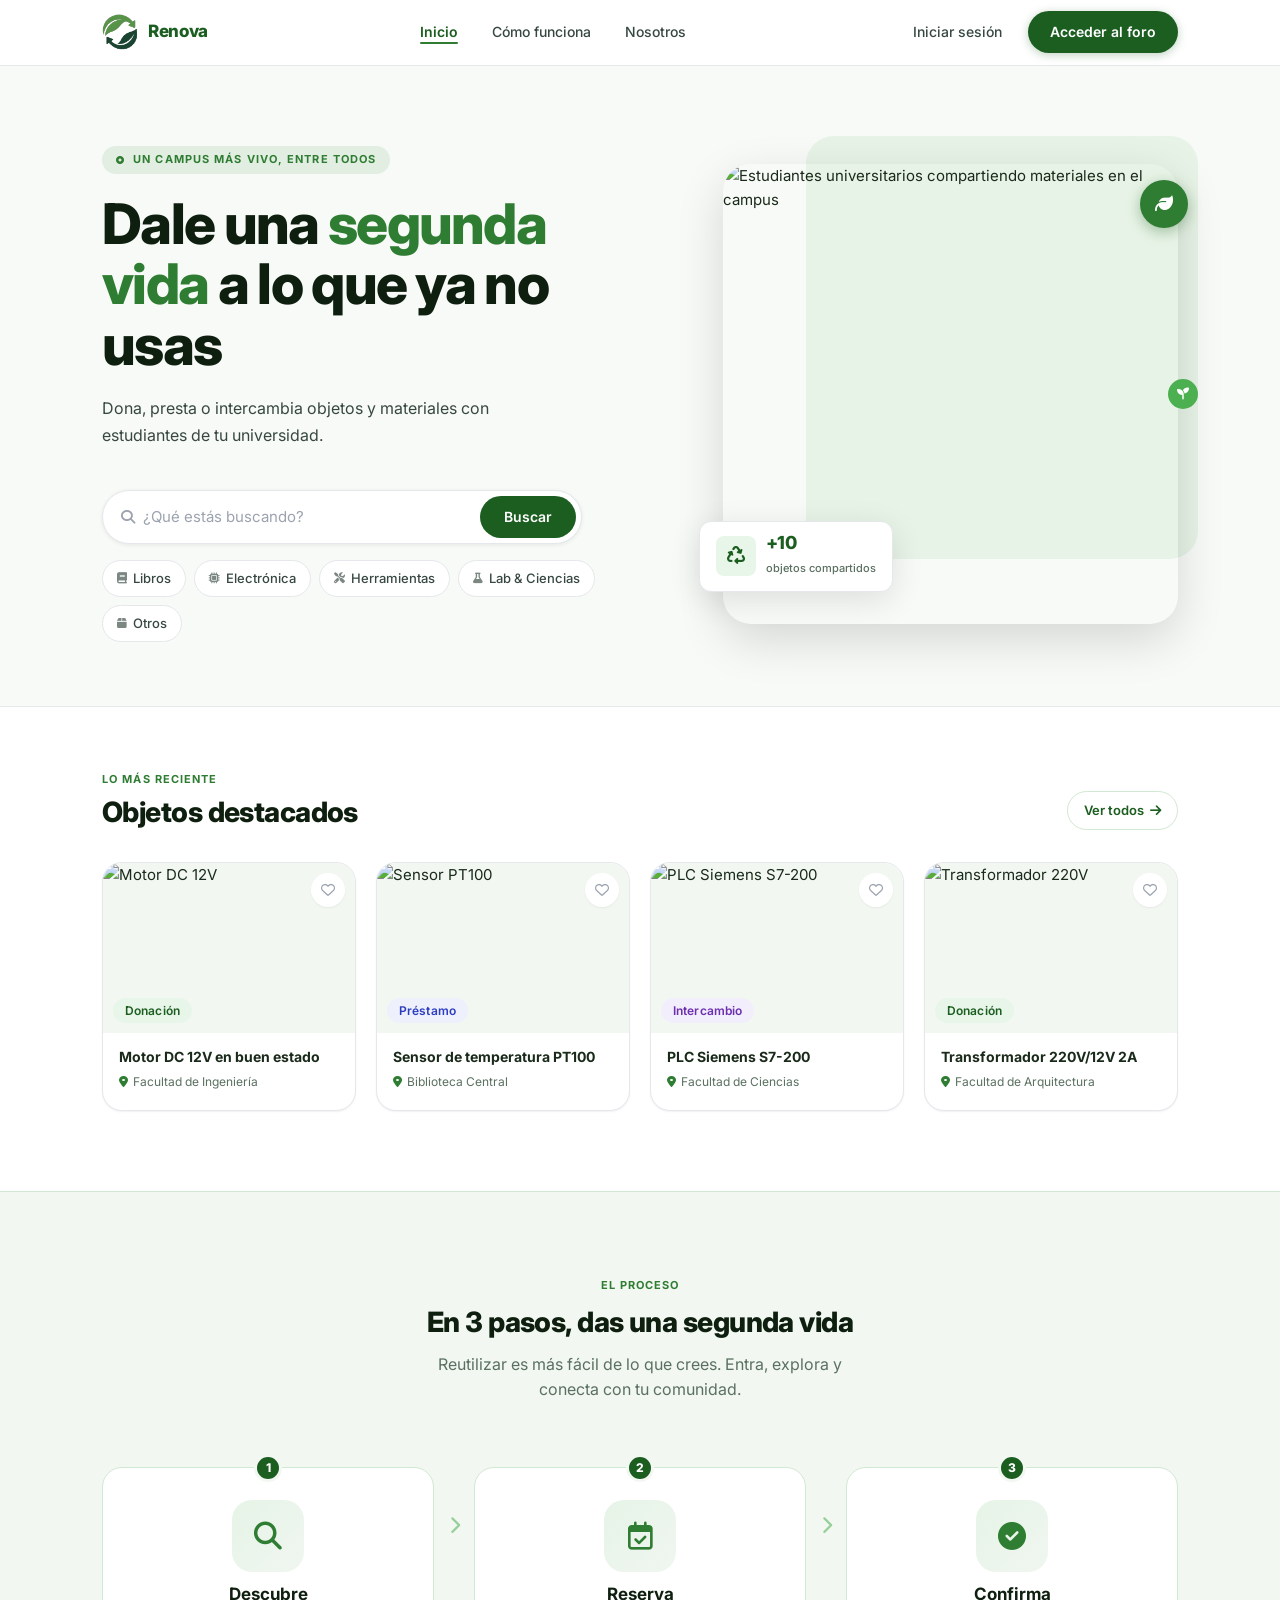
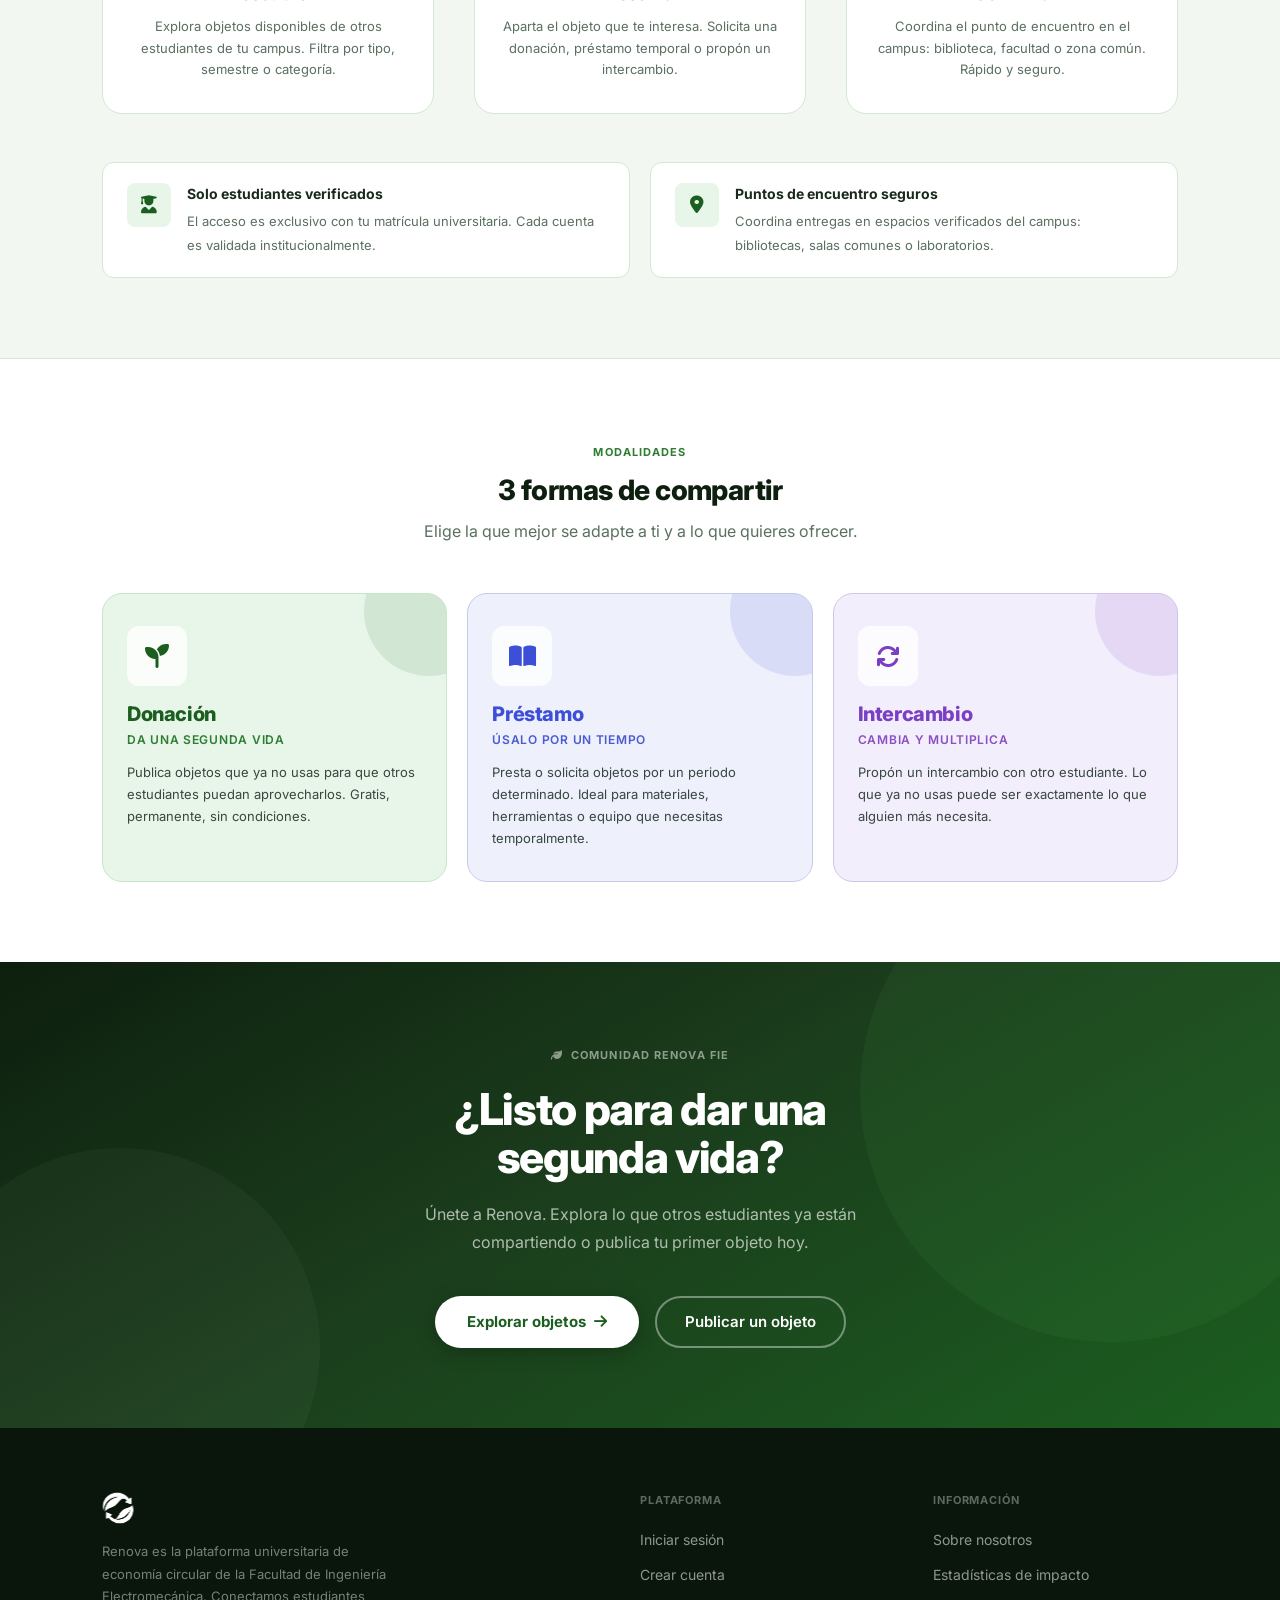
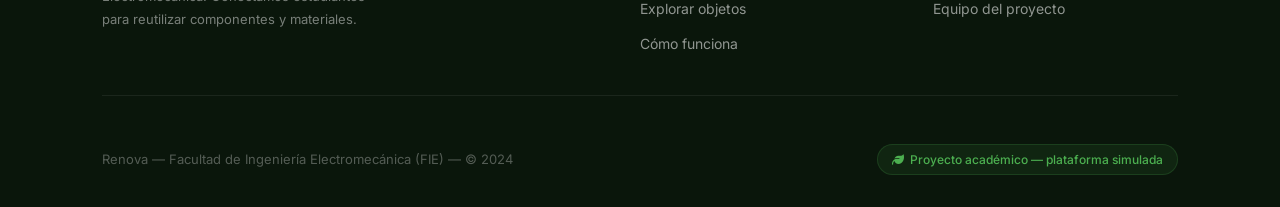
==== commit 5a2ae8cc: "nose" ====
--- a/index.html
+++ b/index.html
@@ -30,7 +30,7 @@
       <div class="navbar-landing__actions">
         <!-- No session state -->
         <a href="login.html" class="navbar-landing__login" id="nav-login">Iniciar sesión</a>
-        <a href="login.html" class="btn-landing-cta" id="nav-register">Regístrate con tu matrícula</a>
+        <a href="login.html" class="btn-landing-cta" id="nav-register">Acceder al foro</a>
 
         <!-- Session active (hidden by default) -->
         <span class="navbar-landing__username hidden" id="nav-username"></span>
@@ -48,7 +48,7 @@
       <a href="#inicio">Inicio</a>
       <a href="#como-funciona">Cómo funciona</a>
       <a href="about.html">Nosotros</a>
-      <a href="login.html" class="mobile-cta" id="nav-mobile-cta">Regístrate con tu matrícula</a>
+      <a href="login.html" class="mobile-cta" id="nav-mobile-cta">Acceder al foro</a>
     </div>
   </nav>
 
@@ -400,10 +400,13 @@
           document.getElementById('nav-username').classList.remove('hidden');
           document.getElementById('nav-forum').classList.remove('hidden');
           document.getElementById('nav-logout').classList.remove('hidden');
-          // Redirect CTAs to forum
+          // Redirect CTAs and category pills to forum
           ['cta-explore','cta-publish','hero-search-btn','featured-see-all'].forEach(function(id) {
             var el = document.getElementById(id);
             if (el) el.href = 'forum.html';
+          });
+          document.querySelectorAll('.hero__cat-pill').forEach(function(pill) {
+            pill.href = 'forum.html';
           });
           document.getElementById('nav-mobile-cta').textContent = 'Ir al Foro';
           document.getElementById('nav-mobile-cta').href = 'forum.html';
